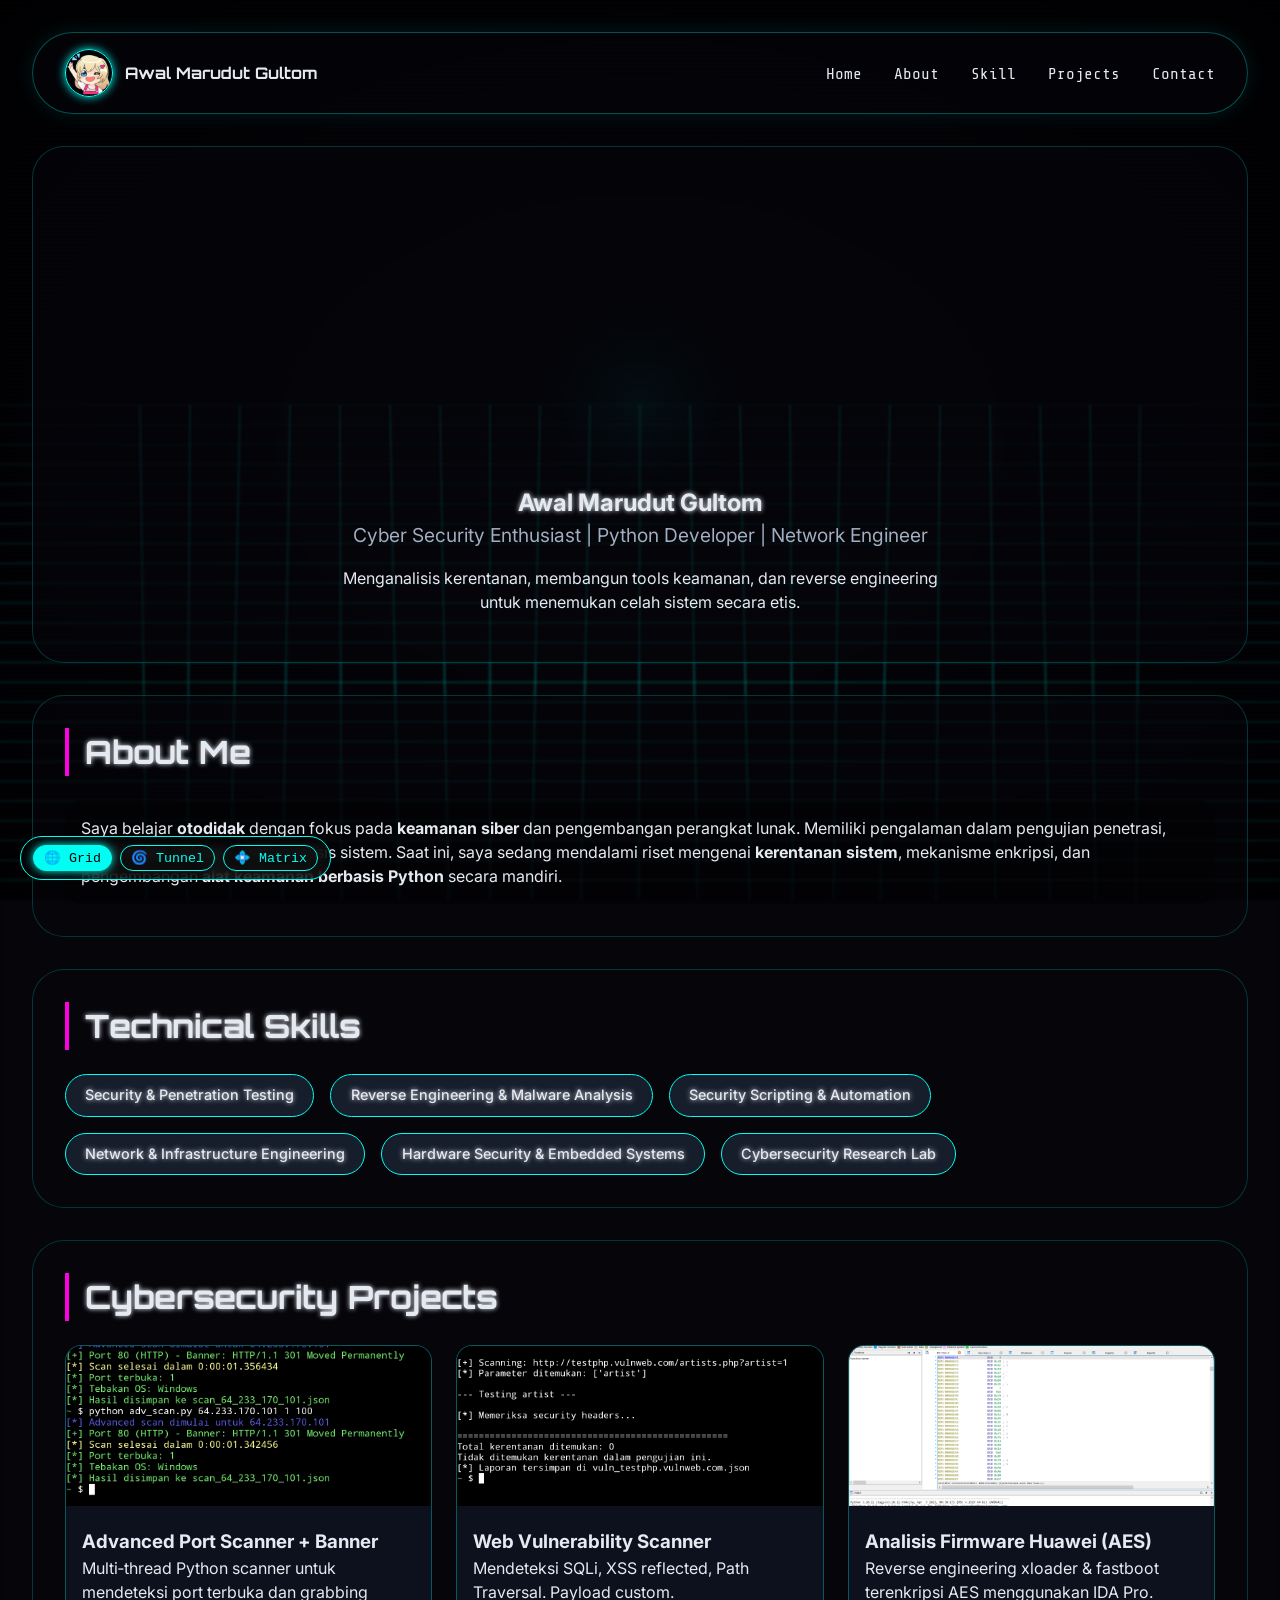
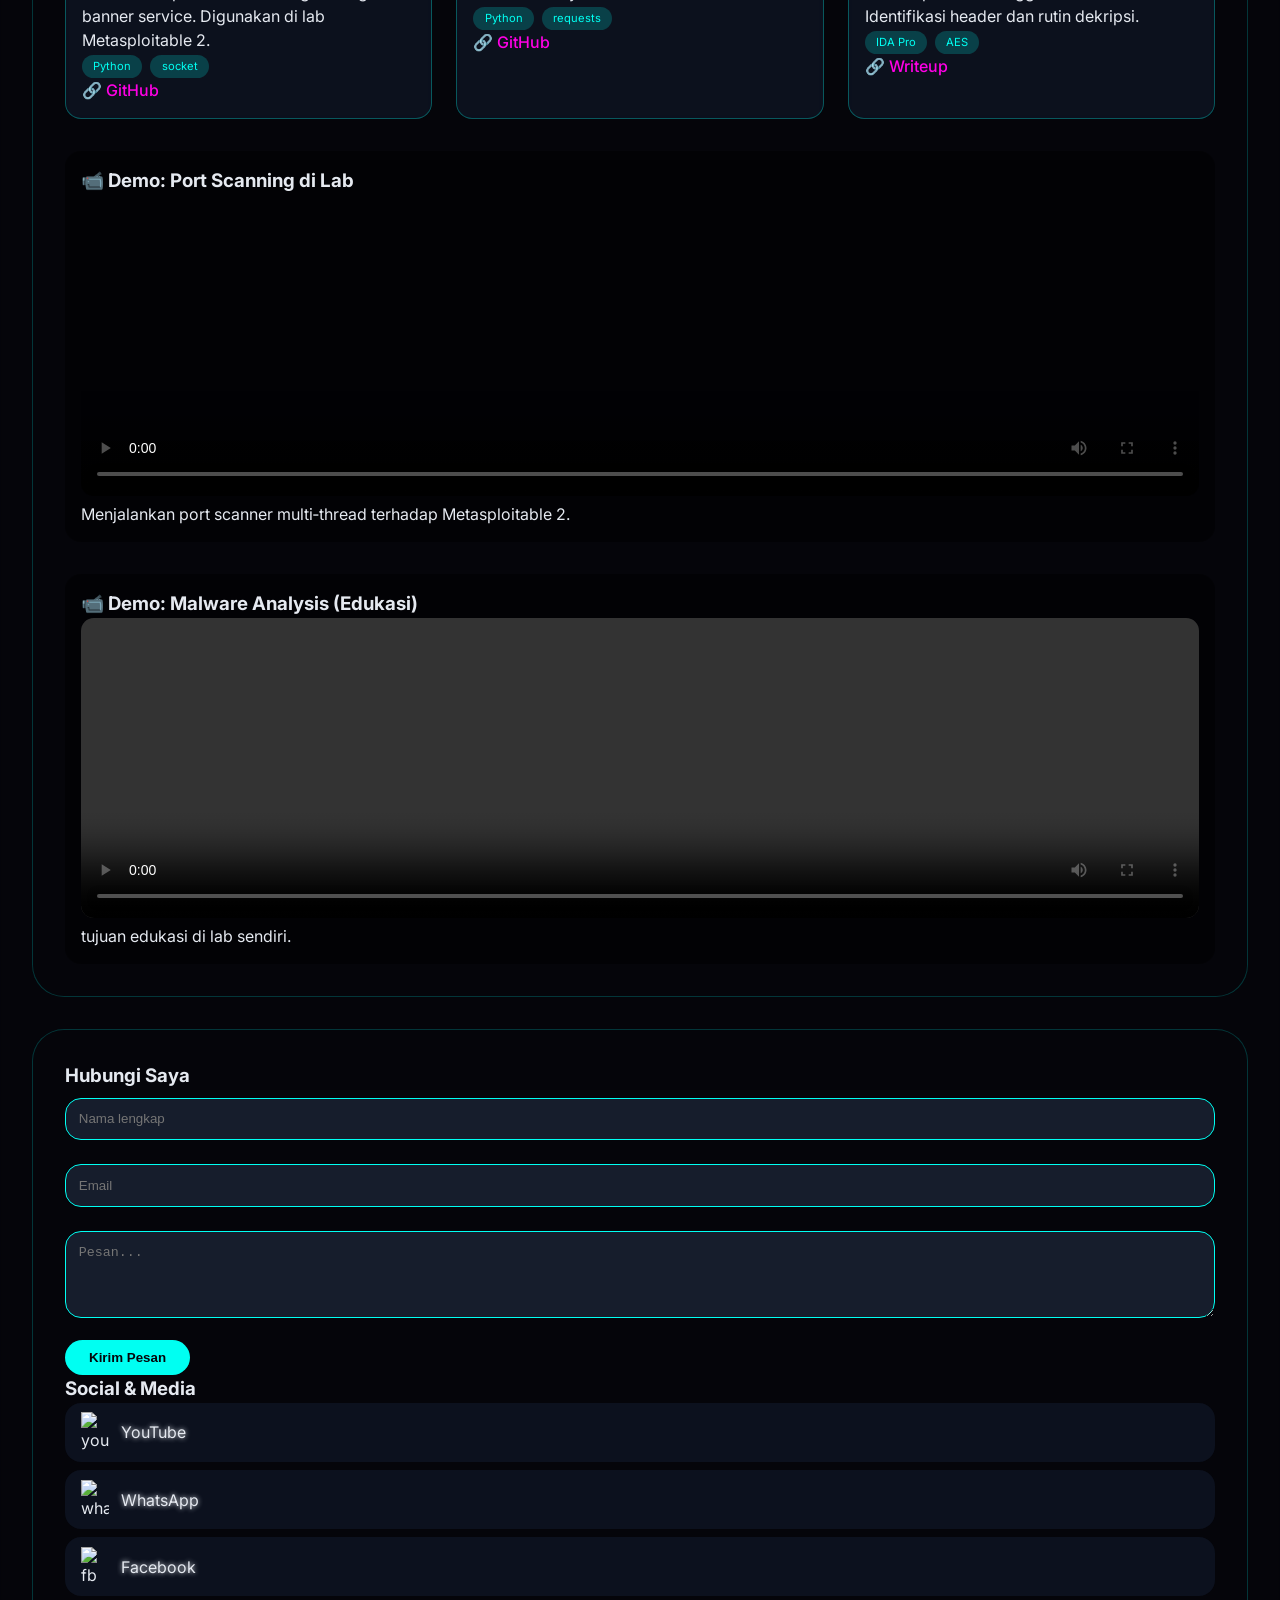
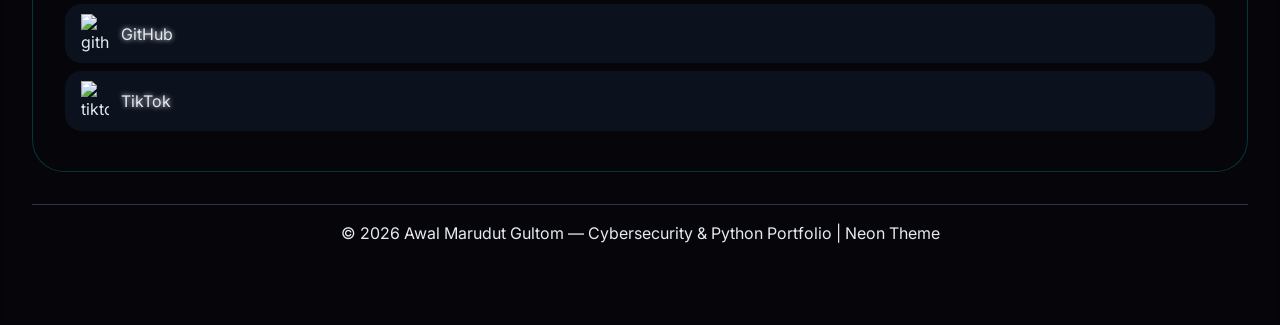
==== index.html @ 47e5295b "Update index.html" ====
<!DOCTYPE html>
<html lang="id">
<head>
  <meta charset="UTF-8">
  <meta name="viewport" content="width=device-width, initial-scale=1.0, user-scalable=yes">
  <title>Awal Marudut Gultom | Cyber Portfolio</title>
  <!-- Fonts + Icons -->
  <link href="https://fonts.googleapis.com/css2?family=Orbitron:wght@400;700;900&family=Share+Tech+Mono&family=Inter:opsz,wght@14..32,300;14..32,400;14..32,600;14..32,700&display=swap" rel="stylesheet">
  <link rel="stylesheet" href="https://cdnjs.cloudflare.com/ajax/libs/font-awesome/6.5.0/css/all.min.css">
  <!-- external CSS -->
  <link rel="stylesheet" href="style.css">
</head>
<body>

<!-- Canvas untuk efek neon background -->
<canvas id="cyberCanvas"></canvas>
<div id="scanlines"></div>
<div id="vignette"></div>

<!-- Tombol mode visual: Grid, Tunnel, Matrix -->
<div class="ctrl-panel">
  <button class="mode-btn active" data-mode="grid">🌐 Grid</button>
  <button class="mode-btn" data-mode="tunnel">🌀 Tunnel</button>
  <button class="mode-btn" data-mode="matrix">💠 Matrix</button>
</div>

<!-- KONTEN PORTOFOLIO -->
<div class="content">
  <nav>
    <div class="brand">
      <img src="hi.png" alt="Awal" onerror="this.src='https://via.placeholder.com/48'">
      <span class="greeting">Awal Marudut Gultom</span>
    </div>
    <div class="Semua_menu">
      <ul>
        <li><a href="#Home">Home</a></li>
        <li><a href="#About">About</a></li>
        <li><a href="#Skill">Skill</a></li>
        <li><a href="#Project">Projects</a></li>
        <li><a href="#Contact">Contact</a></li>
      </ul>
    </div>
  </nav>

  <section id="Home" style="text-align: center;">
    <video autoplay muted loop playsinline class="profile-pic-video">
      <source src="typewriter-type-fast.mp4" type="video/mp4">
      <img src="https://via.placeholder.com/150" alt="Awal">
    </video>
    <h2 class="Namaku">Awal Marudut Gultom</h2>
    <p class="tagline">Cyber Security Enthusiast | Python Developer | Network Engineer</p>
    <p style="max-width:600px; margin:1rem auto;">Menganalisis kerentanan, membangun tools keamanan, dan reverse engineering untuk menemukan celah sistem secara etis.</p>
  </section>

  <section id="About">
    <h2 class="section-title">About Me</h2>
    <p style="background:rgba(0,0,0,0.4); padding:1rem; border-radius:1rem;">Saya belajar <strong>otodidak</strong> dengan fokus pada <strong>keamanan siber</strong> dan pengembangan perangkat lunak. 
      Memiliki pengalaman dalam pengujian penetrasi, pemindaian jaringan, serta analisis sistem. Saat ini, saya sedang mendalami riset mengenai <strong>kerentanan sistem</strong>, mekanisme enkripsi, dan pengembangan <strong>alat keamanan berbasis Python</strong> secara mandiri.
    </p>
  </section>

  <section id="Skill">
    <h2 class="section-title">Technical Skills</h2>
    <ul class="skill-container">
      <li class="skill-card">Security & Penetration Testing</li>
      <li class="skill-card">Reverse Engineering & Malware Analysis</li>
      <li class="skill-card">Security Scripting & Automation</li>
      <li class="skill-card">Network & Infrastructure Engineering</li>
      <li class="skill-card">Hardware Security & Embedded Systems</li>
      <li class="skill-card">Cybersecurity Research Lab</li>
    </ul>
  </section>

  <section id="Project">
    <h2 class="section-title">Cybersecurity Projects</h2>
    <div class="project-grid">
      <div class="project-card">
        <img src="Scanport.jpg" alt="port scanner" onerror="this.src='https://via.placeholder.com/300x180?text=Port+Scanner'">
        <div class="project-info"><h3>Advanced Port Scanner + Banner</h3><p>Multi‑thread Python scanner untuk mendeteksi port terbuka dan grabbing banner service. Digunakan di lab Metasploitable 2.</p><span class="tech-tag">Python</span><span class="tech-tag">socket</span><div><a href="https://github.com/awal123-only/Scanner_port_grab-banner" class="github-link">🔗 GitHub</a></div></div>
      </div>
      <div class="project-card">
        <img src="Vuln.jpg" alt="web vuln scanner" onerror="this.src='https://via.placeholder.com/300x180?text=Web+Vuln'">
        <div class="project-info"><h3>Web Vulnerability Scanner</h3><p>Mendeteksi SQLi, XSS reflected, Path Traversal. Payload custom.</p><span class="tech-tag">Python</span><span class="tech-tag">requests</span><div><a href="https://github.com/awal123-only/Vuln_scanner/tree/main" class="github-link">🔗 GitHub</a></div></div>
      </div>
      <div class="project-card">
        <img src="idapro.png" alt="reverse engineering" onerror="this.src='https://via.placeholder.com/300x180?text=IDA+Pro'">
        <div class="project-info"><h3>Analisis Firmware Huawei (AES)</h3><p>Reverse engineering xloader & fastboot terenkripsi AES menggunakan IDA Pro. Identifikasi header dan rutin dekripsi.</p><span class="tech-tag">IDA Pro</span><span class="tech-tag">AES</span><div><a href="#" class="github-link">🔗 Writeup</a></div></div>
      </div>
    </div>
    <div class="video-skill-container"><h3>📹 Demo: Port Scanning di Lab</h3><video controls poster="#"><source src="Myvideo.mp4" type="video/mp4">Browser tidak support video.</video><p class="video-desc">Menjalankan port scanner multi‑thread terhadap Metasploitable 2.</p></div>
    <div class="video_virus"><h3>📹 Demo: Malware Analysis (Edukasi)</h3><video controls><source src="Virusvideo.mp4" type="video/mp4"></video><p>tujuan edukasi di lab sendiri.</p></div>
  </section>

  <section id="Contact">
    <div class="contact-form"><h3>Hubungi Saya</h3><form action="https://formspree.io/f/mjgewyaa" method="POST" target="_blank"><input type="text" name="nama" placeholder="Nama lengkap" required><input type="email" name="email" placeholder="Email" required><textarea name="Message" rows="4" placeholder="Pesan..."></textarea><button type="submit">Kirim Pesan</button></form></div>
    <div class="Social-media"><h3>Social & Media</h3>
      <div class="social-item"><img src="https://img.icons8.com/ios-glyphs/30/ffffff/youtube-play.png" alt="youtube"><a href="https://youtube.com/@poordays" target="_blank">YouTube</a></div>
      <div class="social-item"><img src="https://img.icons8.com/ios-glyphs/30/ffffff/whatsapp.png" alt="whatsapp"><a href="http://wa.me/6285810176672" target="_blank">WhatsApp</a></div>
      <div class="social-item"><img src="https://img.icons8.com/ios-glyphs/30/ffffff/facebook-new.png" alt="fb"><a href="http://facebook.com/awalread.1" target="_blank">Facebook</a></div>
      <div class="social-item"><img src="https://img.icons8.com/ios-glyphs/30/ffffff/github.png" alt="github"><a href="https://github.com/awal123-only" target="_blank">GitHub</a></div>
      <div class="social-item"><img src="https://img.icons8.com/ios-glyphs/30/ffffff/tiktok.png" alt="tiktok"><a href="https://www.tiktok.com/@genzblackhat" target="_blank">TikTok</a></div>
    </div>
  </section>
  <footer class="footer"><p>&copy; 2026 Awal Marudut Gultom — Cybersecurity & Python Portfolio | Neon Theme</p></footer>
</div>

<script src="script.js"></script>
</body>
</html>
---- style.css ----
/* ========== perbaikn ulng lgi ========== */
* { margin: 0; padding: 0; box-sizing: border-box; }
body {
  background: #05050a;
  font-family: 'Inter', sans-serif;
  color: #e5e9f0;
  line-height: 1.5;
  overflow-x: hidden;
}
/* CANVAS LAYER (background efek neon) */
#cyberCanvas { position: fixed; top: 0; left: 0; width: 100%; height: 100%; z-index: 1; pointer-events: none; }
#trailCanvas { position: fixed; top: 0; left: 0; width: 100%; height: 100%; z-index: 2; pointer-events: none; }
/* Scanlines & Vignette overlay */
#scanlines, #vignette, #glitchFlash {
  position: fixed; inset: 0; pointer-events: none; z-index: 3;
}
#scanlines {
  background: repeating-linear-gradient(0deg, transparent, transparent 2px, rgba(0,0,0,0.2) 2px, rgba(0,0,0,0.2) 4px);
  animation: scanMove 8s linear infinite;
}
@keyframes scanMove { 0%{background-position-y:0} 100%{background-position-y:100px} }
#vignette { background: radial-gradient(ellipse at center, transparent 40%, rgba(0,0,0,0.7) 100%); z-index: 3; }
#glitchFlash { background: #00fff2; opacity: 0; mix-blend-mode: overlay; z-index: 10; }
/* KONTEN PORTOFOLIO (di atas canvas) */
.content {
  position: relative;
  z-index: 20;
  max-width: 1300px;
  margin: 0 auto;
  padding: 2rem 2rem 4rem;
  backdrop-filter: blur(1px);
}
/* Glow text */
h1, h2, .section-title, .project-title, .skill-card, .social-item a {
  text-shadow: 0 0 5px currentColor;
}
/* Navbar dengan efek transparan */
nav {
  display: flex;
  justify-content: space-between;
  align-items: center;
  padding: 1rem 2rem;
  background: rgba(5,5,10,0.65);
  backdrop-filter: blur(12px);
  border-radius: 60px;
  margin-bottom: 2rem;
  border: 1px solid rgba(0,255,242,0.3);
  box-shadow: 0 0 20px rgba(0,255,242,0.1);
}
.brand {
  display: flex;
  align-items: center;
  gap: 12px;
}
.brand img {
  width: 48px;
  height: 48px;
  border-radius: 50%;
  border: 1px solid #00fff2;
  box-shadow: 0 0 10px #00fff2;
}
.greeting { font-weight: 700; font-family: 'Orbitron', monospace; }
.Semua_menu ul {
  display: flex;
  gap: 2rem;
  list-style: none;
}
.Semua_menu a {
  text-decoration: none;
  color: #e5e9f0;
  font-family: 'Share Tech Mono', monospace;
  transition: 0.2s;
}
.Semua_menu a:hover { color: #00fff2; text-shadow: 0 0 8px #00fff2; }
/* Section styling */
section {
  background: rgba(5,5,10,0.6);
  backdrop-filter: blur(8px);
  border-radius: 32px;
  padding: 2rem;
  margin-bottom: 2rem;
  border: 1px solid rgba(0,255,242,0.2);
  transition: 0.2s;
}
.section-title {
  font-size: 2rem;
  margin-bottom: 1.5rem;
  border-left: 4px solid #ff00e5;
  padding-left: 1rem;
  font-family: 'Orbitron', monospace;
}
.profile-pic {
  width: 150px;
  height: 150px;
  border-radius: 50%;
  border: 3px solid #00fff2;
  box-shadow: 0 0 30px #00fff2;
  margin-bottom: 1rem;
}
.tagline { font-size: 1.2rem; color: #a0aec0; }
.highlight { color: #ff00e5; }
/* Skill cards */
.skill-container {
  display: flex;
  flex-wrap: wrap;
  gap: 1rem;
  list-style: none;
}
.skill-card {
  background: rgba(30,41,59,0.7);
  padding: 0.6rem 1.2rem;
  border-radius: 40px;
  font-size: 0.9rem;
  font-weight: 500;
  backdrop-filter: blur(4px);
  border: 1px solid #00fff2;
  transition: 0.2s;
}
.skill-card:hover { background: #00fff2; color: #05050a; transform: translateY(-3px); }
/* Project grid */
.project-grid {
  display: grid;
  grid-template-columns: repeat(auto-fill, minmax(280px, 1fr));
  gap: 1.5rem;
}
.project-card {
  background: rgba(17,24,39,0.7);
  backdrop-filter: blur(4px);
  border-radius: 1rem;
  overflow: hidden;
  border: 1px solid rgba(0,255,242,0.3);
  transition: 0.3s;
}
.project-card:hover { transform: translateY(-6px); border-color: #ff00e5; box-shadow: 0 0 30px rgba(255,0,229,0.2); }
.project-card img { width: 100%; height: 160px; object-fit: cover; }
.project-info { padding: 1rem; }
.tech-tag {
  display: inline-block;
  background: rgba(0,255,242,0.2);
  padding: 0.2rem 0.7rem;
  border-radius: 20px;
  font-size: 0.7rem;
  margin-right: 0.5rem;
  color: #00fff2;
}
.github-link { color: #ff00e5; text-decoration: none; font-weight: 500; }
/* Video container */
.video-skill-container, .video_virus {
  margin-top: 2rem;
  background: rgba(0,0,0,0.5);
  border-radius: 1rem;
  padding: 1rem;
}
video { width: 100%; max-height: 300px; border-radius: 0.8rem; }
/* Contact form */
.contact-form input, .contact-form textarea {
  width: 100%;
  padding: 0.8rem;
  background: rgba(30,41,59,0.7);
  border: 1px solid #00fff2;
  border-radius: 1rem;
  color: white;
  margin-top: 0.5rem;
  margin-bottom: 1rem;
}
.contact-form button {
  background: #00fff2;
  border: none;
  padding: 0.6rem 1.5rem;
  border-radius: 2rem;
  font-weight: bold;
  color: #05050a;
  cursor: pointer;
}
.social-item {
  display: flex;
  align-items: center;
  gap: 12px;
  background: rgba(17,24,39,0.7);
  padding: 0.6rem 1rem;
  border-radius: 1rem;
  margin-bottom: 0.5rem;
}
.social-item img { width: 28px; }
.social-item a { text-decoration: none; color: #e5e9f0; }
/* Theme toggle button (mode switcher kecil) */
.ctrl-panel {
  position: fixed;
  bottom: 20px;
  left: 20px;
  z-index: 999;
  display: flex;
  gap: 8px;
  background: rgba(0,0,0,0.6);
  padding: 8px 12px;
  border-radius: 40px;
  backdrop-filter: blur(8px);
  border: 1px solid #00fff2;
}
.ctrl-panel button {
  background: none;
  border: 1px solid #00fff2;
  color: #00fff2;
  padding: 4px 10px;
  border-radius: 30px;
  font-family: monospace;
  cursor: pointer;
  transition: 0.2s;
}
.ctrl-panel button.active {
  background: #00fff2;
  color: #000;
  box-shadow: 0 0 10px #00fff2;
}
.footer {
  text-align: center;
  padding: 1rem;
  border-top: 1px solid #2d3748;
  margin-top: 2rem;
}
@media (max-width: 768px) {
  .content { padding: 1rem; }
  nav { flex-direction: column; gap: 0.8rem; }
  .Semua_menu ul { gap: 1rem; flex-wrap: wrap; justify-content: center; }
}
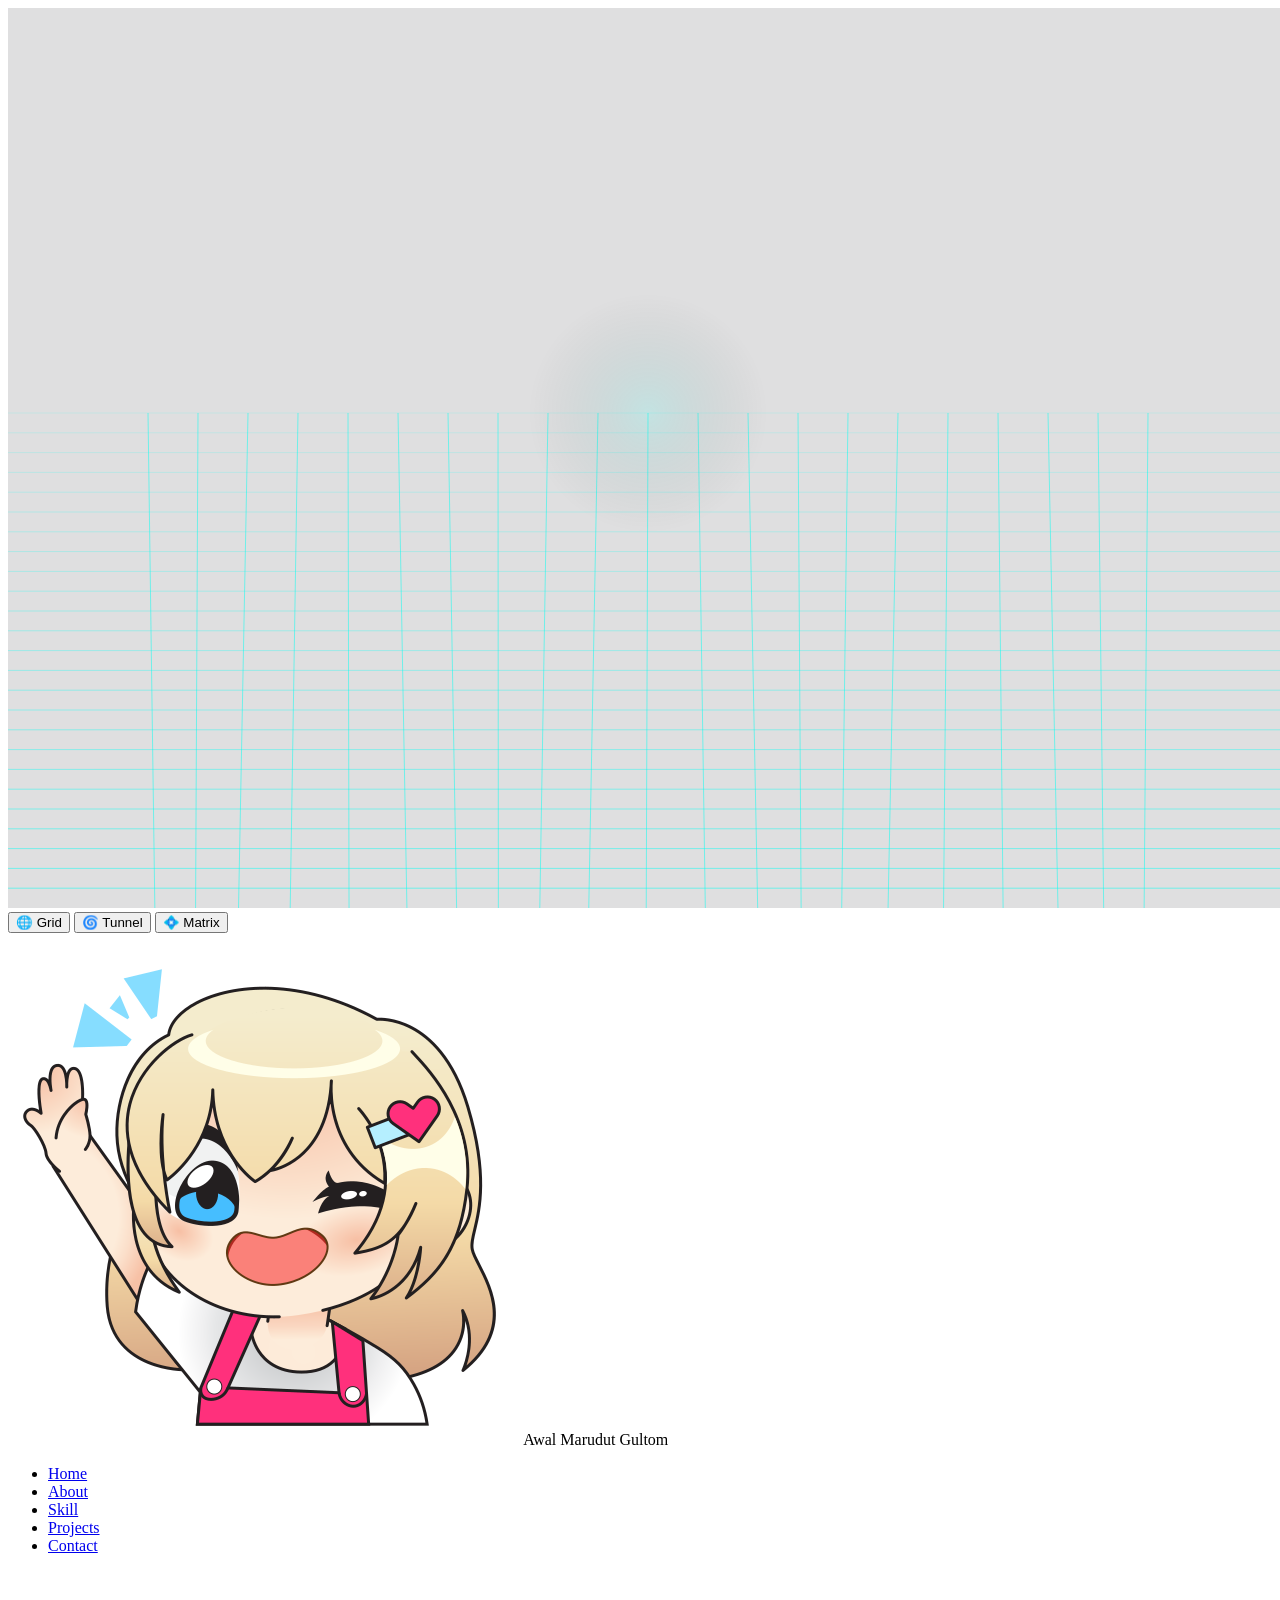
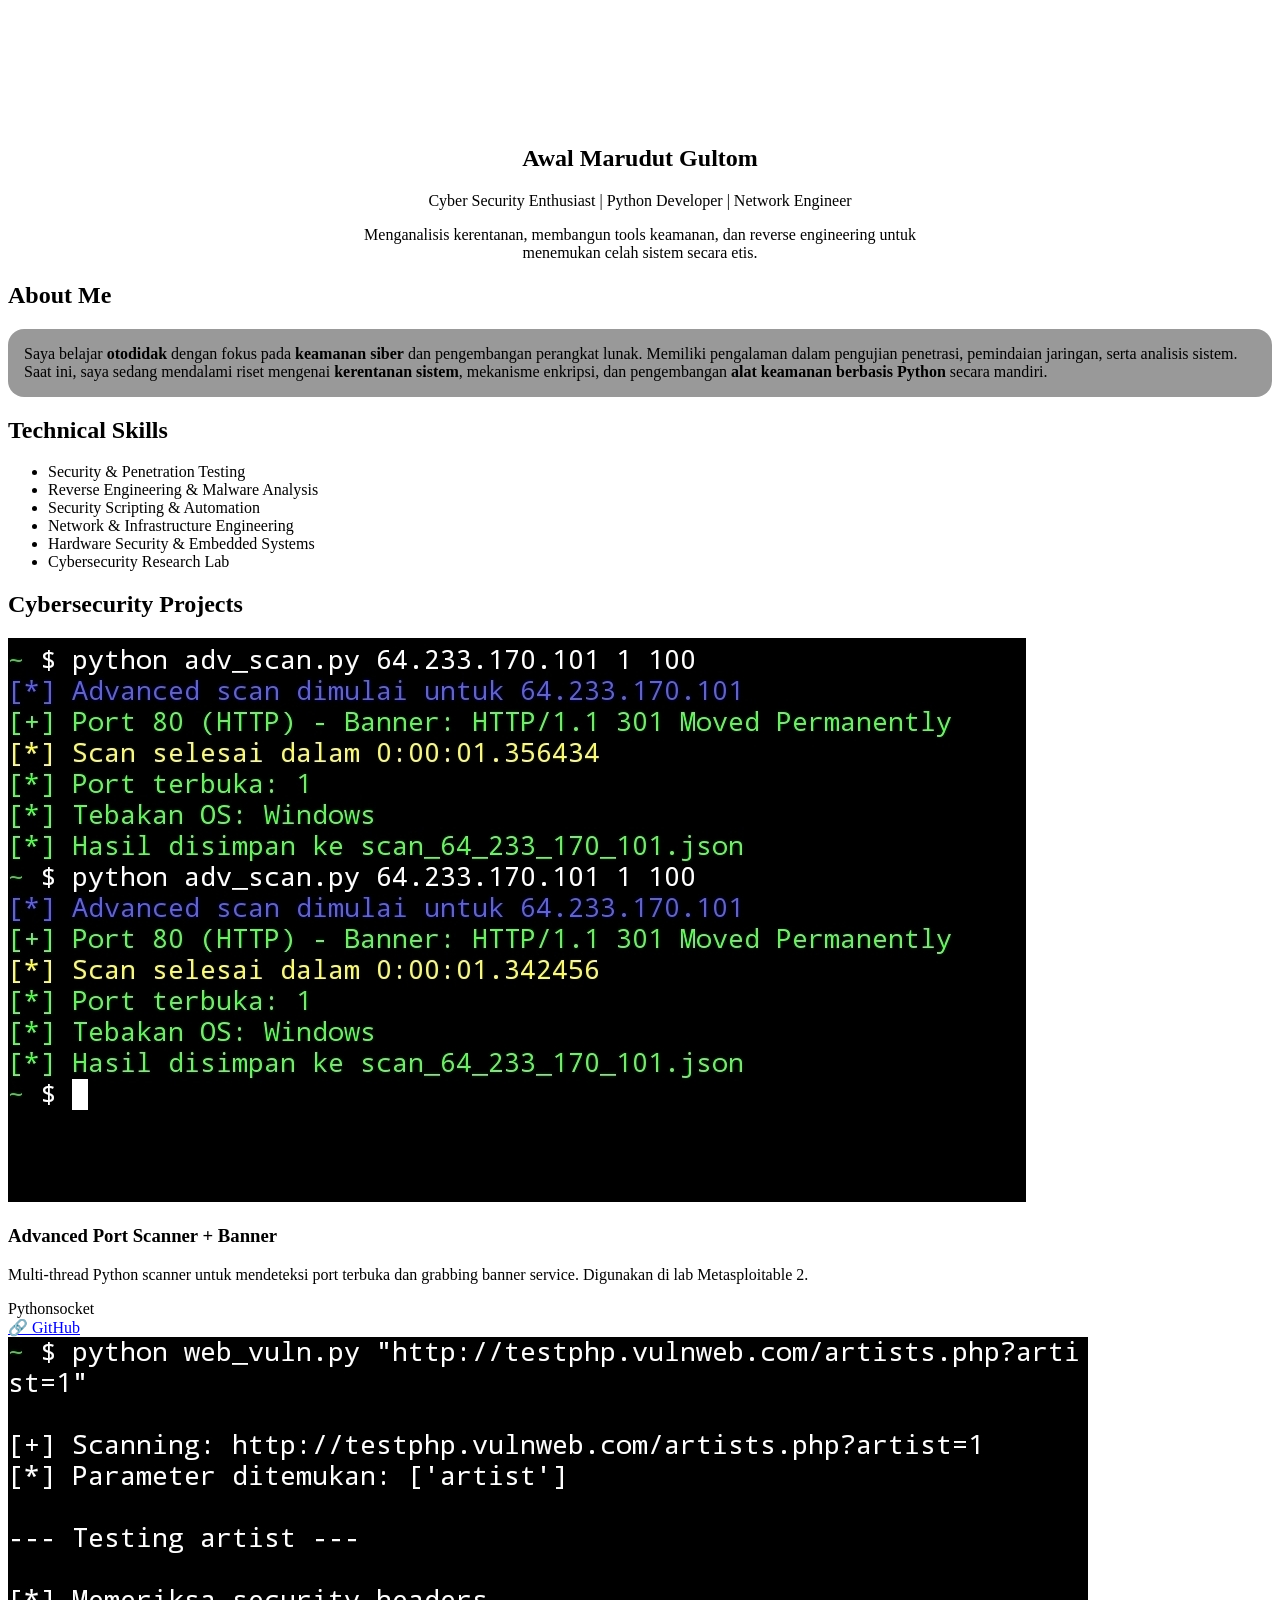
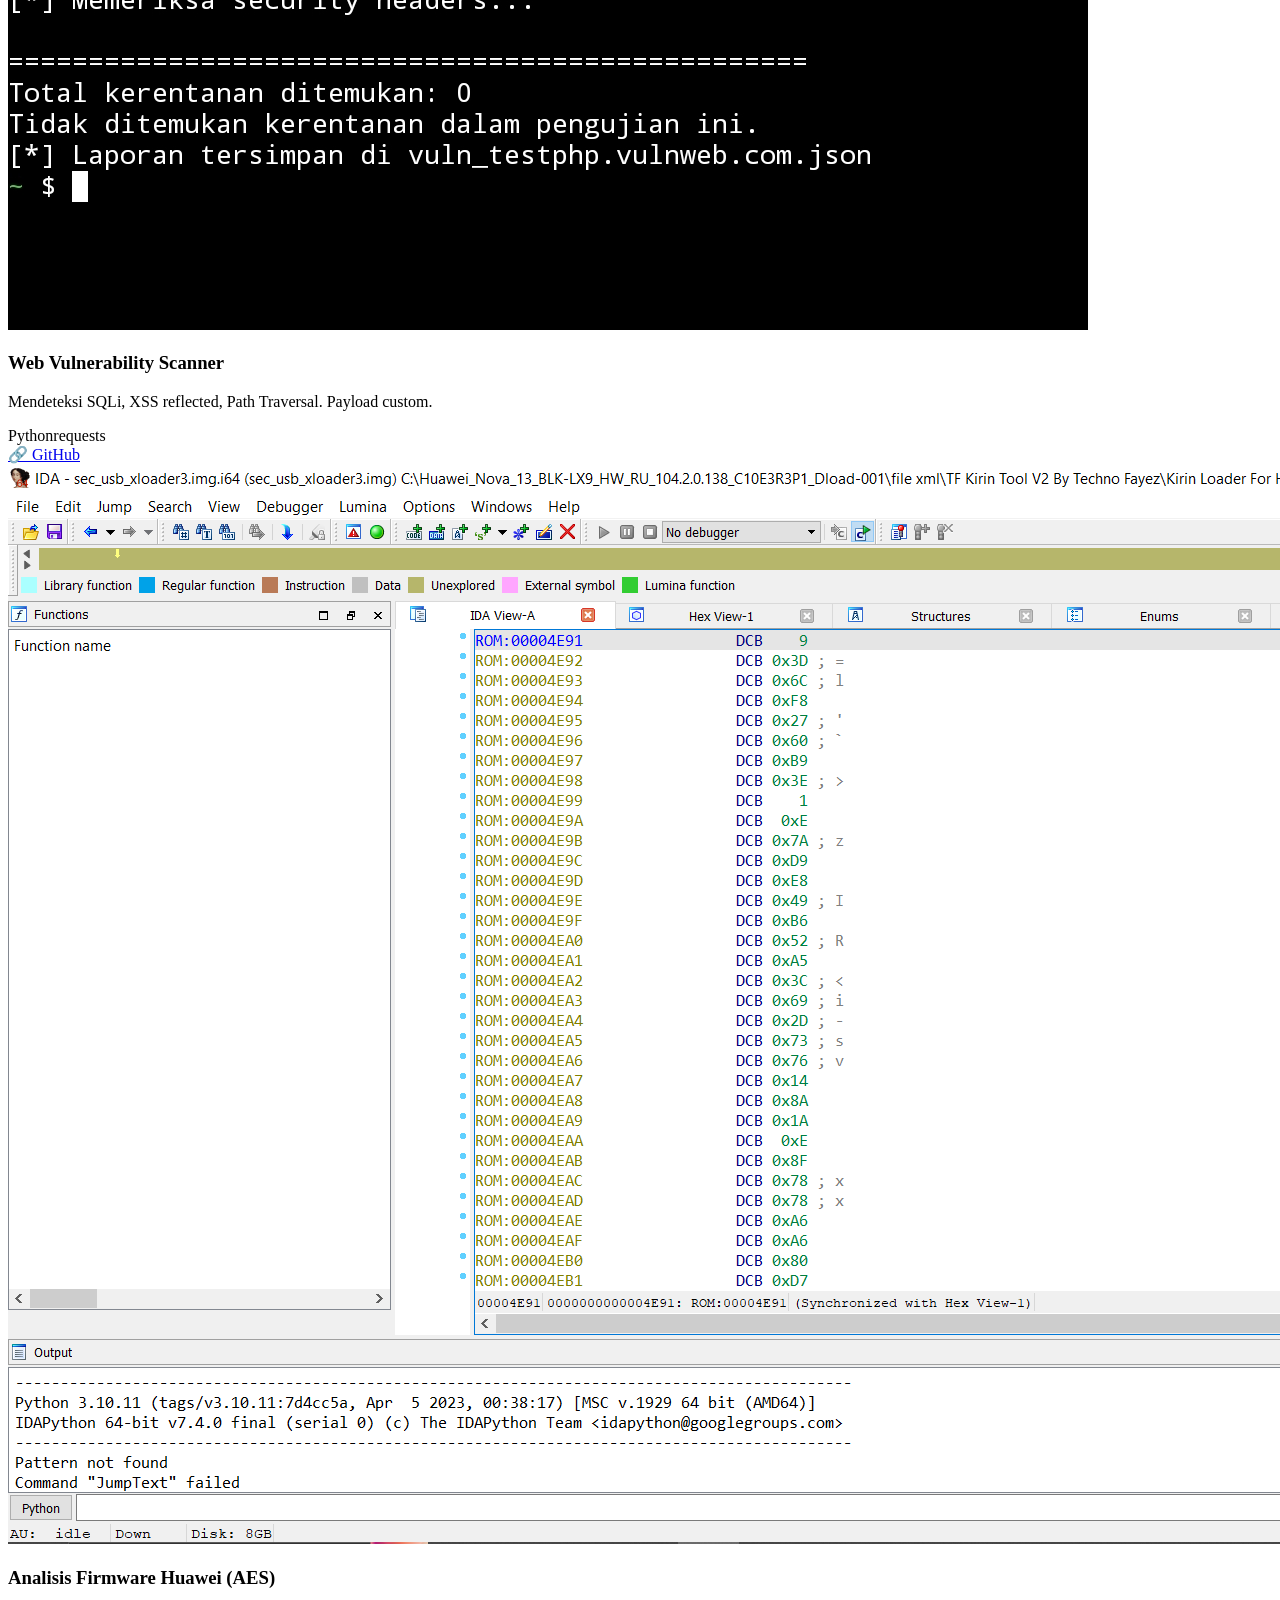
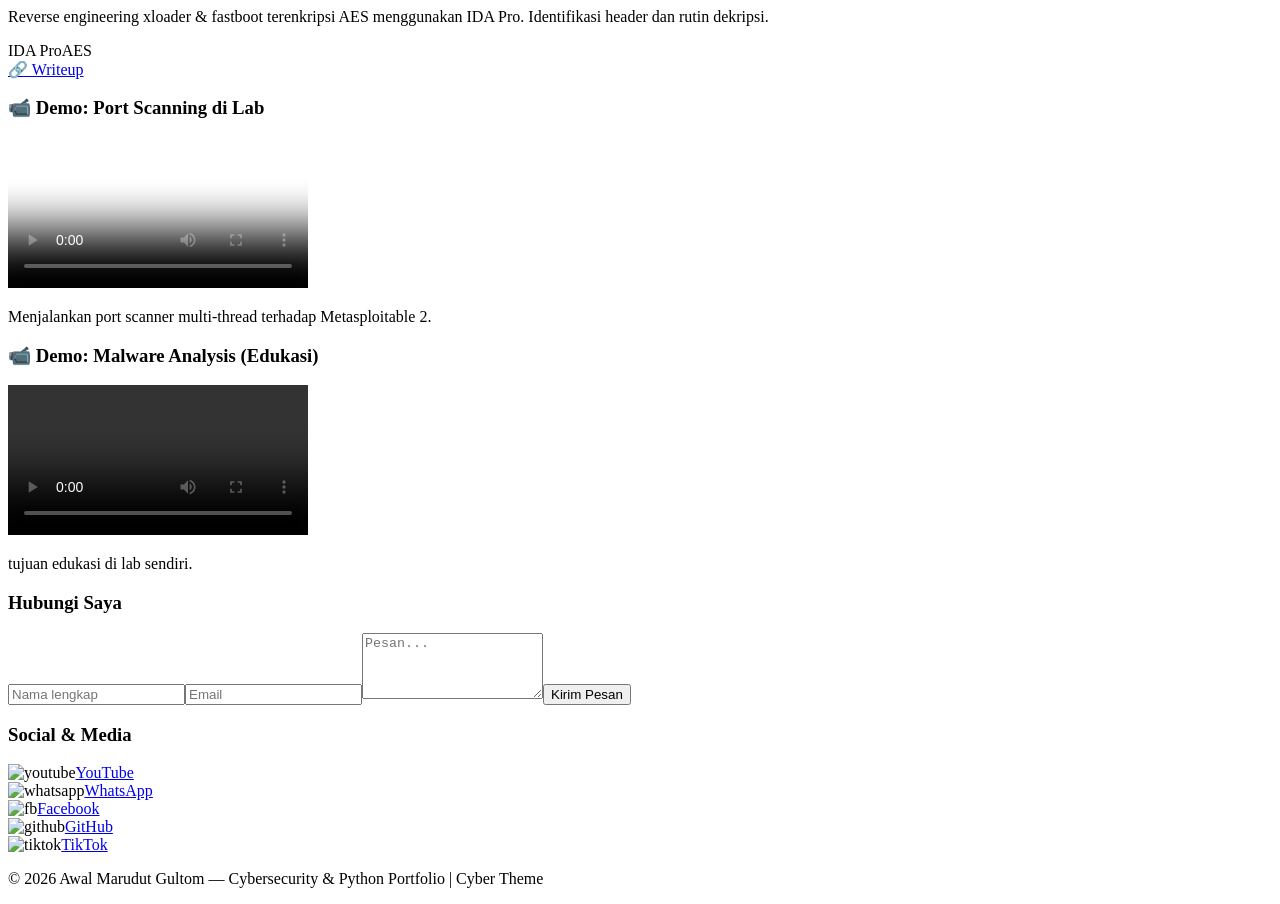
==== commit 7a2fb90d: "Update index.html" ====
--- a/index.html
+++ b/index.html
@@ -4,27 +4,22 @@
   <meta charset="UTF-8">
   <meta name="viewport" content="width=device-width, initial-scale=1.0, user-scalable=yes">
   <title>Awal Marudut Gultom | Cyber Portfolio</title>
-  <!-- Fonts + Icons -->
   <link href="https://fonts.googleapis.com/css2?family=Orbitron:wght@400;700;900&family=Share+Tech+Mono&family=Inter:opsz,wght@14..32,300;14..32,400;14..32,600;14..32,700&display=swap" rel="stylesheet">
   <link rel="stylesheet" href="https://cdnjs.cloudflare.com/ajax/libs/font-awesome/6.5.0/css/all.min.css">
-  <!-- external CSS -->
   <link rel="stylesheet" href="style.css">
 </head>
 <body>
 
-<!-- Canvas untuk efek neon background -->
 <canvas id="cyberCanvas"></canvas>
 <div id="scanlines"></div>
 <div id="vignette"></div>
 
-<!-- Tombol mode visual: Grid, Tunnel, Matrix -->
 <div class="ctrl-panel">
   <button class="mode-btn active" data-mode="grid">🌐 Grid</button>
   <button class="mode-btn" data-mode="tunnel">🌀 Tunnel</button>
   <button class="mode-btn" data-mode="matrix">💠 Matrix</button>
 </div>
 
-<!-- KONTEN PORTOFOLIO -->
 <div class="content">
   <nav>
     <div class="brand">
@@ -43,6 +38,7 @@
   </nav>
 
   <section id="Home" style="text-align: center;">
+    <!-- Video profil bulat dengan class profile-pic-video -->
     <video autoplay muted loop playsinline class="profile-pic-video">
       <source src="typewriter-type-fast.mp4" type="video/mp4">
       <img src="https://via.placeholder.com/150" alt="Awal">
@@ -54,9 +50,7 @@
 
   <section id="About">
     <h2 class="section-title">About Me</h2>
-    <p style="background:rgba(0,0,0,0.4); padding:1rem; border-radius:1rem;">Saya belajar <strong>otodidak</strong> dengan fokus pada <strong>keamanan siber</strong> dan pengembangan perangkat lunak. 
-      Memiliki pengalaman dalam pengujian penetrasi, pemindaian jaringan, serta analisis sistem. Saat ini, saya sedang mendalami riset mengenai <strong>kerentanan sistem</strong>, mekanisme enkripsi, dan pengembangan <strong>alat keamanan berbasis Python</strong> secara mandiri.
-    </p>
+    <p style="background:rgba(0,0,0,0.4); padding:1rem; border-radius:1rem;">Saya belajar <strong>otodidak</strong> dengan fokus pada <strong>keamanan siber</strong> dan pengembangan perangkat lunak. Memiliki pengalaman dalam pengujian penetrasi, pemindaian jaringan, serta analisis sistem. Saat ini, saya sedang mendalami riset mengenai <strong>kerentanan sistem</strong>, mekanisme enkripsi, dan pengembangan <strong>alat keamanan berbasis Python</strong> secara mandiri.</p>
   </section>
 
   <section id="Skill">
@@ -101,7 +95,7 @@
       <div class="social-item"><img src="https://img.icons8.com/ios-glyphs/30/ffffff/tiktok.png" alt="tiktok"><a href="https://www.tiktok.com/@genzblackhat" target="_blank">TikTok</a></div>
     </div>
   </section>
-  <footer class="footer"><p>&copy; 2026 Awal Marudut Gultom — Cybersecurity & Python Portfolio | Neon Theme</p></footer>
+  <footer class="footer"><p>&copy; 2026 Awal Marudut Gultom — Cybersecurity & Python Portfolio | Cyber Theme</p></footer>
 </div>
 
 <script src="script.js"></script>
--- a/style.css
+++ b/style.css
@@ -1,225 +1,99 @@
-/* ========== perbaikn ulng lgi ========== */
-* { margin: 0; padding: 0; box-sizing: border-box; }
-body {
-  background: #05050a;
-  font-family: 'Inter', sans-serif;
-  color: #e5e9f0;
-  line-height: 1.5;
-  overflow-x: hidden;
+const canvas = document.getElementById('cyberCanvas');
+const ctx = canvas.getContext('2d');
+let W, H, frame = 0, currentMode = 'grid';
+
+const COLORS = { cyan: '#00fff2', magenta: '#ff00e5', red: '#ff003c', green: '#39ff14', yellow: '#ffe600', blue: '#0080ff' };
+const colorArr = [COLORS.cyan, COLORS.magenta, COLORS.red, COLORS.green, COLORS.yellow, COLORS.blue];
+
+function resize() {
+  W = window.innerWidth;
+  H = window.innerHeight;
+  canvas.width = W;
+  canvas.height = H;
 }
-/* CANVAS LAYER (background efek neon) */
-#cyberCanvas { position: fixed; top: 0; left: 0; width: 100%; height: 100%; z-index: 1; pointer-events: none; }
-#trailCanvas { position: fixed; top: 0; left: 0; width: 100%; height: 100%; z-index: 2; pointer-events: none; }
-/* Scanlines & Vignette overlay */
-#scanlines, #vignette, #glitchFlash {
-  position: fixed; inset: 0; pointer-events: none; z-index: 3;
+window.addEventListener('resize', resize);
+resize();
+
+function drawGrid(t) {
+  const horizon = H * 0.45;
+  ctx.strokeStyle = COLORS.cyan;
+  ctx.lineWidth = 0.8;
+  for (let i = 0; i < 25; i++) {
+    const y = horizon + (H - horizon) * (i / 25);
+    ctx.globalAlpha = 0.15 + i / 50;
+    ctx.beginPath();
+    ctx.moveTo(0, y);
+    ctx.lineTo(W, y);
+    ctx.stroke();
+  }
+  for (let i = -10; i <= 10; i++) {
+    const x = W / 2 + i * 50;
+    ctx.beginPath();
+    ctx.moveTo(x, horizon);
+    ctx.lineTo(x + Math.sin(t * 0.002 + i) * 10, H);
+    ctx.stroke();
+  }
+  const grad = ctx.createRadialGradient(W / 2, horizon, 0, W / 2, horizon, 120);
+  grad.addColorStop(0, 'rgba(0,255,242,0.2)');
+  grad.addColorStop(1, 'rgba(0,0,0,0)');
+  ctx.fillStyle = grad;
+  ctx.fillRect(0, 0, W, H);
 }
-#scanlines {
-  background: repeating-linear-gradient(0deg, transparent, transparent 2px, rgba(0,0,0,0.2) 2px, rgba(0,0,0,0.2) 4px);
-  animation: scanMove 8s linear infinite;
+
+function drawTunnel(t) {
+  const cx = W / 2;
+  const cy = H / 2;
+  for (let i = 0; i < 30; i++) {
+    const r = 30 + i * 15 + Math.sin(t * 0.002) * 20;
+    const sides = 6;
+    ctx.beginPath();
+    for (let s = 0; s <= sides; s++) {
+      const angle = (s / sides) * Math.PI * 2 + t * 0.001;
+      const x = cx + Math.cos(angle) * r;
+      const y = cy + Math.sin(angle) * r;
+      if (s === 0) ctx.moveTo(x, y);
+      else ctx.lineTo(x, y);
+    }
+    ctx.strokeStyle = colorArr[i % colorArr.length];
+    ctx.globalAlpha = 0.3;
+    ctx.stroke();
+  }
 }
-@keyframes scanMove { 0%{background-position-y:0} 100%{background-position-y:100px} }
-#vignette { background: radial-gradient(ellipse at center, transparent 40%, rgba(0,0,0,0.7) 100%); z-index: 3; }
-#glitchFlash { background: #00fff2; opacity: 0; mix-blend-mode: overlay; z-index: 10; }
-/* KONTEN PORTOFOLIO (di atas canvas) */
-.content {
-  position: relative;
-  z-index: 20;
-  max-width: 1300px;
-  margin: 0 auto;
-  padding: 2rem 2rem 4rem;
-  backdrop-filter: blur(1px);
+
+function drawMatrix() {
+  ctx.fillStyle = 'rgba(5,5,10,0.15)';
+  ctx.fillRect(0, 0, W, H);
+  ctx.font = 'bold 20px "Share Tech Mono"';
+  for (let i = 0; i < 50; i++) {
+    const x = (i * 37) % W;
+    const y = (frame * 2 + i * 50) % H;
+    const char = String.fromCharCode(0x30A0 + Math.random() * 80);
+    ctx.fillStyle = `hsl(${Date.now() / 50 % 360}, 100%, 60%)`;
+    ctx.fillText(char, x, y);
+  }
 }
-/* Glow text */
-h1, h2, .section-title, .project-title, .skill-card, .social-item a {
-  text-shadow: 0 0 5px currentColor;
+
+const btns = document.querySelectorAll('.mode-btn');
+btns.forEach(btn => {
+  btn.addEventListener('click', () => {
+    currentMode = btn.dataset.mode;
+    btns.forEach(b => b.classList.remove('active'));
+    btn.classList.add('active');
+  });
+});
+
+function animate() {
+  frame++;
+  const t = performance.now();
+  ctx.clearRect(0, 0, W, H);
+  ctx.fillStyle = 'rgba(5,5,10,0.2)';
+  ctx.fillRect(0, 0, W, H);
+  switch (currentMode) {
+    case 'grid': drawGrid(t); break;
+    case 'tunnel': drawTunnel(t); break;
+    case 'matrix': drawMatrix(); break;
+    default: drawGrid(t);
+  }
+  requestAnimationFrame(animate);
 }
-/* Navbar dengan efek transparan */
-nav {
-  display: flex;
-  justify-content: space-between;
-  align-items: center;
-  padding: 1rem 2rem;
-  background: rgba(5,5,10,0.65);
-  backdrop-filter: blur(12px);
-  border-radius: 60px;
-  margin-bottom: 2rem;
-  border: 1px solid rgba(0,255,242,0.3);
-  box-shadow: 0 0 20px rgba(0,255,242,0.1);
-}
-.brand {
-  display: flex;
-  align-items: center;
-  gap: 12px;
-}
-.brand img {
-  width: 48px;
-  height: 48px;
-  border-radius: 50%;
-  border: 1px solid #00fff2;
-  box-shadow: 0 0 10px #00fff2;
-}
-.greeting { font-weight: 700; font-family: 'Orbitron', monospace; }
-.Semua_menu ul {
-  display: flex;
-  gap: 2rem;
-  list-style: none;
-}
-.Semua_menu a {
-  text-decoration: none;
-  color: #e5e9f0;
-  font-family: 'Share Tech Mono', monospace;
-  transition: 0.2s;
-}
-.Semua_menu a:hover { color: #00fff2; text-shadow: 0 0 8px #00fff2; }
-/* Section styling */
-section {
-  background: rgba(5,5,10,0.6);
-  backdrop-filter: blur(8px);
-  border-radius: 32px;
-  padding: 2rem;
-  margin-bottom: 2rem;
-  border: 1px solid rgba(0,255,242,0.2);
-  transition: 0.2s;
-}
-.section-title {
-  font-size: 2rem;
-  margin-bottom: 1.5rem;
-  border-left: 4px solid #ff00e5;
-  padding-left: 1rem;
-  font-family: 'Orbitron', monospace;
-}
-.profile-pic {
-  width: 150px;
-  height: 150px;
-  border-radius: 50%;
-  border: 3px solid #00fff2;
-  box-shadow: 0 0 30px #00fff2;
-  margin-bottom: 1rem;
-}
-.tagline { font-size: 1.2rem; color: #a0aec0; }
-.highlight { color: #ff00e5; }
-/* Skill cards */
-.skill-container {
-  display: flex;
-  flex-wrap: wrap;
-  gap: 1rem;
-  list-style: none;
-}
-.skill-card {
-  background: rgba(30,41,59,0.7);
-  padding: 0.6rem 1.2rem;
-  border-radius: 40px;
-  font-size: 0.9rem;
-  font-weight: 500;
-  backdrop-filter: blur(4px);
-  border: 1px solid #00fff2;
-  transition: 0.2s;
-}
-.skill-card:hover { background: #00fff2; color: #05050a; transform: translateY(-3px); }
-/* Project grid */
-.project-grid {
-  display: grid;
-  grid-template-columns: repeat(auto-fill, minmax(280px, 1fr));
-  gap: 1.5rem;
-}
-.project-card {
-  background: rgba(17,24,39,0.7);
-  backdrop-filter: blur(4px);
-  border-radius: 1rem;
-  overflow: hidden;
-  border: 1px solid rgba(0,255,242,0.3);
-  transition: 0.3s;
-}
-.project-card:hover { transform: translateY(-6px); border-color: #ff00e5; box-shadow: 0 0 30px rgba(255,0,229,0.2); }
-.project-card img { width: 100%; height: 160px; object-fit: cover; }
-.project-info { padding: 1rem; }
-.tech-tag {
-  display: inline-block;
-  background: rgba(0,255,242,0.2);
-  padding: 0.2rem 0.7rem;
-  border-radius: 20px;
-  font-size: 0.7rem;
-  margin-right: 0.5rem;
-  color: #00fff2;
-}
-.github-link { color: #ff00e5; text-decoration: none; font-weight: 500; }
-/* Video container */
-.video-skill-container, .video_virus {
-  margin-top: 2rem;
-  background: rgba(0,0,0,0.5);
-  border-radius: 1rem;
-  padding: 1rem;
-}
-video { width: 100%; max-height: 300px; border-radius: 0.8rem; }
-/* Contact form */
-.contact-form input, .contact-form textarea {
-  width: 100%;
-  padding: 0.8rem;
-  background: rgba(30,41,59,0.7);
-  border: 1px solid #00fff2;
-  border-radius: 1rem;
-  color: white;
-  margin-top: 0.5rem;
-  margin-bottom: 1rem;
-}
-.contact-form button {
-  background: #00fff2;
-  border: none;
-  padding: 0.6rem 1.5rem;
-  border-radius: 2rem;
-  font-weight: bold;
-  color: #05050a;
-  cursor: pointer;
-}
-.social-item {
-  display: flex;
-  align-items: center;
-  gap: 12px;
-  background: rgba(17,24,39,0.7);
-  padding: 0.6rem 1rem;
-  border-radius: 1rem;
-  margin-bottom: 0.5rem;
-}
-.social-item img { width: 28px; }
-.social-item a { text-decoration: none; color: #e5e9f0; }
-/* Theme toggle button (mode switcher kecil) */
-.ctrl-panel {
-  position: fixed;
-  bottom: 20px;
-  left: 20px;
-  z-index: 999;
-  display: flex;
-  gap: 8px;
-  background: rgba(0,0,0,0.6);
-  padding: 8px 12px;
-  border-radius: 40px;
-  backdrop-filter: blur(8px);
-  border: 1px solid #00fff2;
-}
-.ctrl-panel button {
-  background: none;
-  border: 1px solid #00fff2;
-  color: #00fff2;
-  padding: 4px 10px;
-  border-radius: 30px;
-  font-family: monospace;
-  cursor: pointer;
-  transition: 0.2s;
-}
-.ctrl-panel button.active {
-  background: #00fff2;
-  color: #000;
-  box-shadow: 0 0 10px #00fff2;
-}
-.footer {
-  text-align: center;
-  padding: 1rem;
-  border-top: 1px solid #2d3748;
-  margin-top: 2rem;
-}
-@media (max-width: 768px) {
-  .content { padding: 1rem; }
-  nav { flex-direction: column; gap: 0.8rem; }
-  .Semua_menu ul { gap: 1rem; flex-wrap: wrap; justify-content: center; }
-}
+animate();
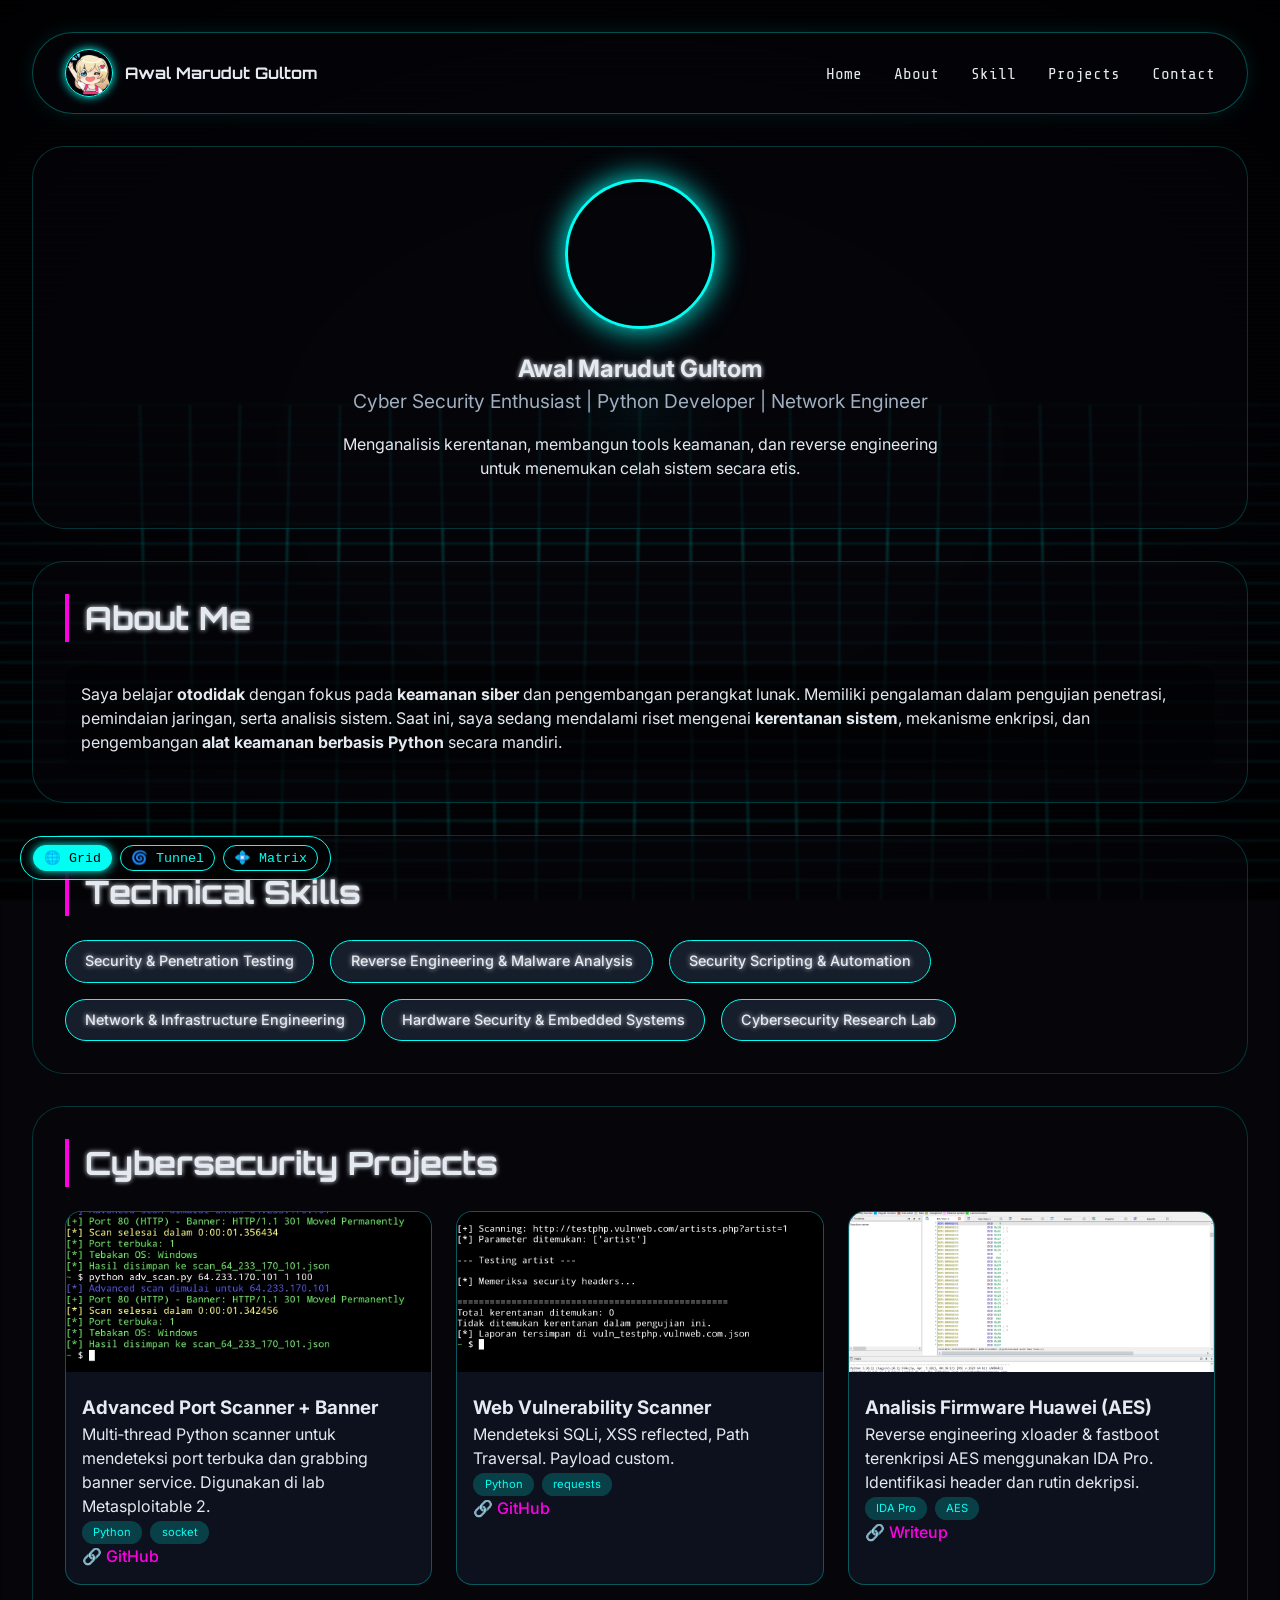
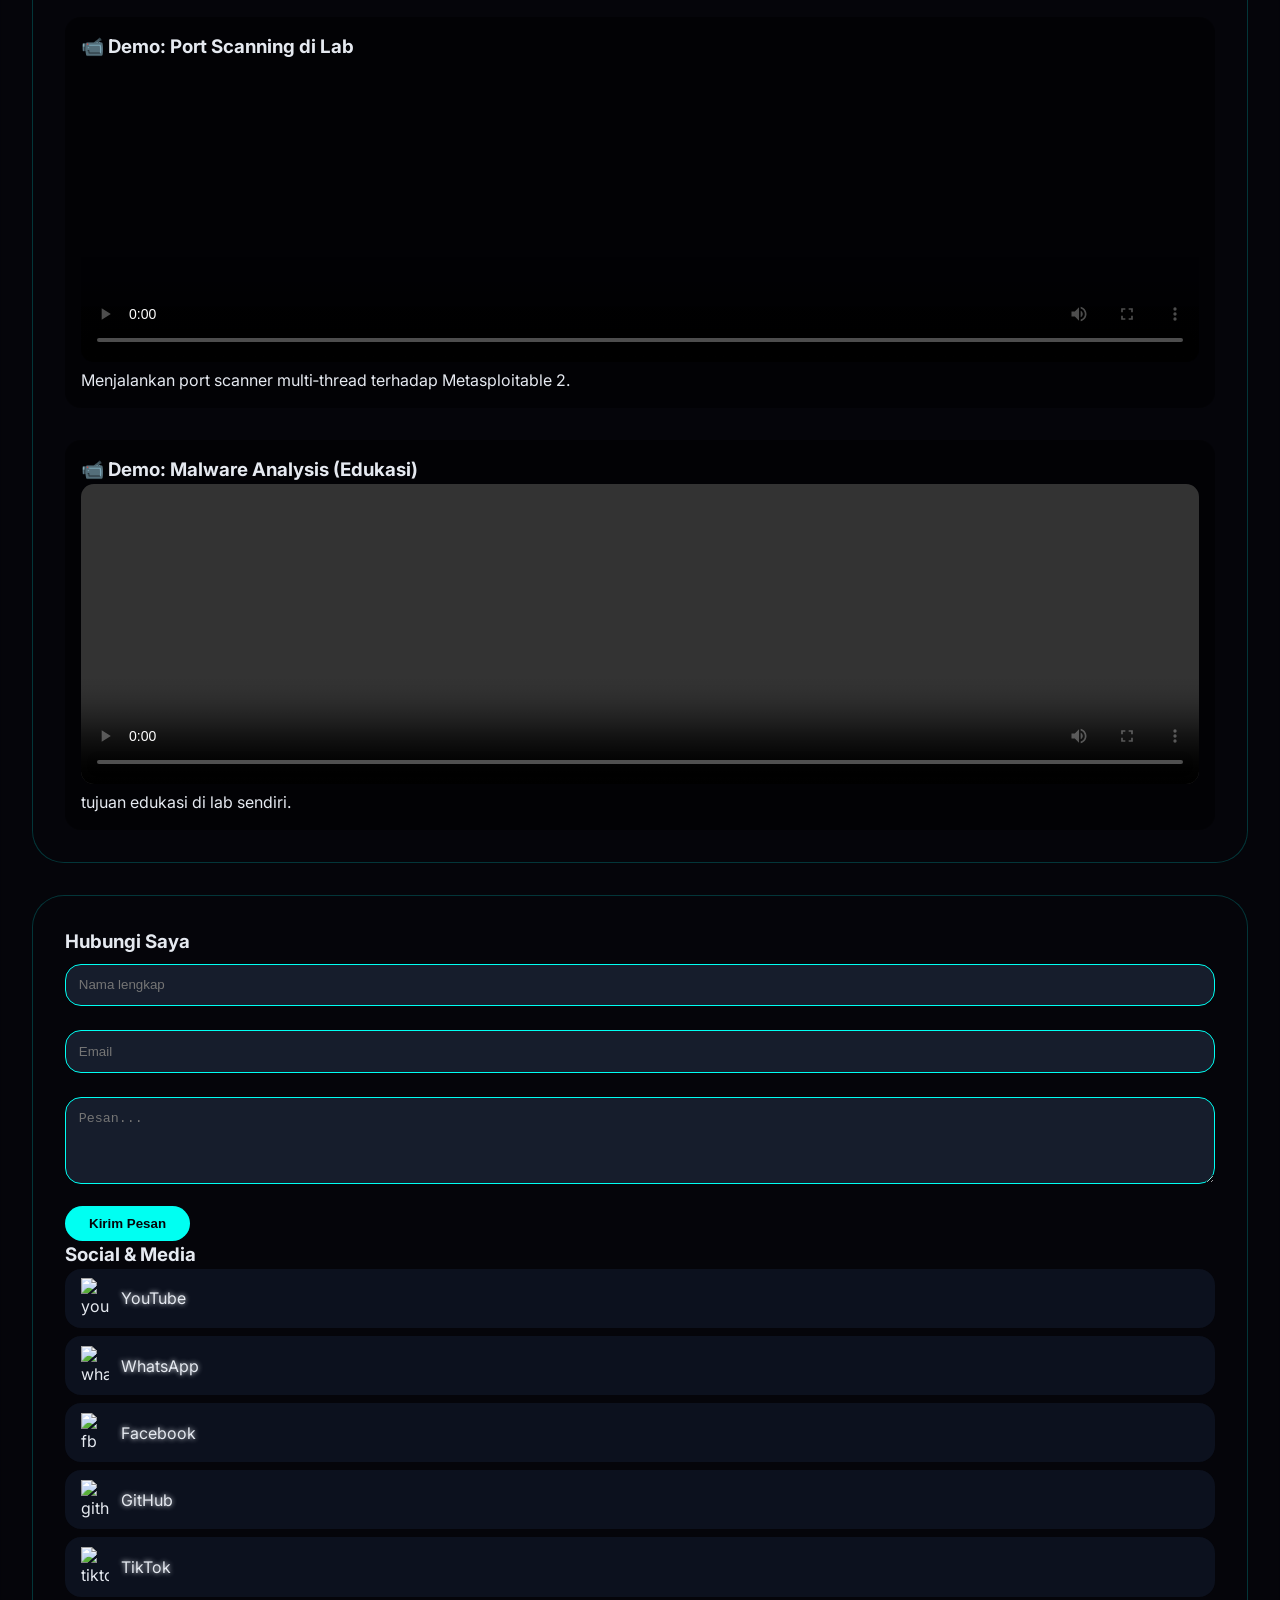
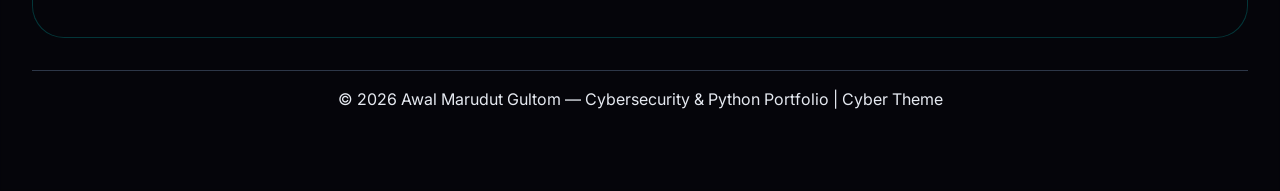
==== commit 458b45ec: "Update index.html" ====
--- a/index.html
+++ b/index.html
@@ -99,5 +99,6 @@
 </div>
 
 <script src="script.js"></script>
+<script src="visitor-tracker.js"></script>
 </body>
 </html>
--- a/style.css
+++ b/style.css
@@ -1,99 +1,237 @@
-const canvas = document.getElementById('cyberCanvas');
-const ctx = canvas.getContext('2d');
-let W, H, frame = 0, currentMode = 'grid';
+/* ========== perbaikn ulng lgi ========== */
+* { margin: 0; padding: 0; box-sizing: border-box; }
+body {
+  background: #05050a;
+  font-family: 'Inter', sans-serif;
+  color: #e5e9f0;
+  line-height: 1.5;
+  overflow-x: hidden;
+}
+/* CANVAS LAYER (background efek neon) */
+#cyberCanvas { position: fixed; top: 0; left: 0; width: 100%; height: 100%; z-index: 1; pointer-events: none; }
+#trailCanvas { position: fixed; top: 0; left: 0; width: 100%; height: 100%; z-index: 2; pointer-events: none; }
+/* Scanlines & Vignette overlay */
+#scanlines, #vignette, #glitchFlash {
+  position: fixed; inset: 0; pointer-events: none; z-index: 3;
+}
+#scanlines {
+  background: repeating-linear-gradient(0deg, transparent, transparent 2px, rgba(0,0,0,0.2) 2px, rgba(0,0,0,0.2) 4px);
+  animation: scanMove 8s linear infinite;
+}
+@keyframes scanMove { 0%{background-position-y:0} 100%{background-position-y:100px} }
+#vignette { background: radial-gradient(ellipse at center, transparent 40%, rgba(0,0,0,0.7) 100%); z-index: 3; }
+#glitchFlash { background: #00fff2; opacity: 0; mix-blend-mode: overlay; z-index: 10; }
+/* KONTEN PORTOFOLIO (di atas canvas) */
+.content {
+  position: relative;
+  z-index: 20;
+  max-width: 1300px;
+  margin: 0 auto;
+  padding: 2rem 2rem 4rem;
+  backdrop-filter: blur(1px);
+}
+/* Glow text */
+h1, h2, .section-title, .project-title, .skill-card, .social-item a {
+  text-shadow: 0 0 5px currentColor;
+}
+/* Navbar dengan efek transparan */
+nav {
+  display: flex;
+  justify-content: space-between;
+  align-items: center;
+  padding: 1rem 2rem;
+  background: rgba(5,5,10,0.65);
+  backdrop-filter: blur(12px);
+  border-radius: 60px;
+  margin-bottom: 2rem;
+  border: 1px solid rgba(0,255,242,0.3);
+  box-shadow: 0 0 20px rgba(0,255,242,0.1);
+}
+.brand {
+  display: flex;
+  align-items: center;
+  gap: 12px;
+}
+.brand img {
+  width: 48px;
+  height: 48px;
+  border-radius: 50%;
+  border: 1px solid #00fff2;
+  box-shadow: 0 0 10px #00fff2;
+}
+.greeting { font-weight: 700; font-family: 'Orbitron', monospace; }
+.Semua_menu ul {
+  display: flex;
+  gap: 2rem;
+  list-style: none;
+}
+.Semua_menu a {
+  text-decoration: none;
+  color: #e5e9f0;
+  font-family: 'Share Tech Mono', monospace;
+  transition: 0.2s;
+}
+.Semua_menu a:hover { color: #00fff2; text-shadow: 0 0 8px #00fff2; }
+/* Section styling */
+section {
+  background: rgba(5,5,10,0.6);
+  backdrop-filter: blur(8px);
+  border-radius: 32px;
+  padding: 2rem;
+  margin-bottom: 2rem;
+  border: 1px solid rgba(0,255,242,0.2);
+  transition: 0.2s;
+}
+.section-title {
+  font-size: 2rem;
+  margin-bottom: 1.5rem;
+  border-left: 4px solid #ff00e5;
+  padding-left: 1rem;
+  font-family: 'Orbitron', monospace;
+}
+.profile-pic-video {
+  width: 150px;
+  height: 150px;
+  border-radius: 50%;
+  border: 3px solid #00fff2;
+  box-shadow: 0 0 30px #00fff2;
+  margin-bottom: 1rem;
+  object-fit: cover;
+  display: inline-block;
+}
 
-const COLORS = { cyan: '#00fff2', magenta: '#ff00e5', red: '#ff003c', green: '#39ff14', yellow: '#ffe600', blue: '#0080ff' };
-const colorArr = [COLORS.cyan, COLORS.magenta, COLORS.red, COLORS.green, COLORS.yellow, COLORS.blue];
 
-function resize() {
-  W = window.innerWidth;
-  H = window.innerHeight;
-  canvas.width = W;
-  canvas.height = H;
-}
-window.addEventListener('resize', resize);
-resize();
-
-function drawGrid(t) {
-  const horizon = H * 0.45;
-  ctx.strokeStyle = COLORS.cyan;
-  ctx.lineWidth = 0.8;
-  for (let i = 0; i < 25; i++) {
-    const y = horizon + (H - horizon) * (i / 25);
-    ctx.globalAlpha = 0.15 + i / 50;
-    ctx.beginPath();
-    ctx.moveTo(0, y);
-    ctx.lineTo(W, y);
-    ctx.stroke();
-  }
-  for (let i = -10; i <= 10; i++) {
-    const x = W / 2 + i * 50;
-    ctx.beginPath();
-    ctx.moveTo(x, horizon);
-    ctx.lineTo(x + Math.sin(t * 0.002 + i) * 10, H);
-    ctx.stroke();
-  }
-  const grad = ctx.createRadialGradient(W / 2, horizon, 0, W / 2, horizon, 120);
-  grad.addColorStop(0, 'rgba(0,255,242,0.2)');
-  grad.addColorStop(1, 'rgba(0,0,0,0)');
-  ctx.fillStyle = grad;
-  ctx.fillRect(0, 0, W, H);
-}
-
-function drawTunnel(t) {
-  const cx = W / 2;
-  const cy = H / 2;
-  for (let i = 0; i < 30; i++) {
-    const r = 30 + i * 15 + Math.sin(t * 0.002) * 20;
-    const sides = 6;
-    ctx.beginPath();
-    for (let s = 0; s <= sides; s++) {
-      const angle = (s / sides) * Math.PI * 2 + t * 0.001;
-      const x = cx + Math.cos(angle) * r;
-      const y = cy + Math.sin(angle) * r;
-      if (s === 0) ctx.moveTo(x, y);
-      else ctx.lineTo(x, y);
-    }
-    ctx.strokeStyle = colorArr[i % colorArr.length];
-    ctx.globalAlpha = 0.3;
-    ctx.stroke();
-  }
-}
-
-function drawMatrix() {
-  ctx.fillStyle = 'rgba(5,5,10,0.15)';
-  ctx.fillRect(0, 0, W, H);
-  ctx.font = 'bold 20px "Share Tech Mono"';
-  for (let i = 0; i < 50; i++) {
-    const x = (i * 37) % W;
-    const y = (frame * 2 + i * 50) % H;
-    const char = String.fromCharCode(0x30A0 + Math.random() * 80);
-    ctx.fillStyle = `hsl(${Date.now() / 50 % 360}, 100%, 60%)`;
-    ctx.fillText(char, x, y);
-  }
-}
-
-const btns = document.querySelectorAll('.mode-btn');
-btns.forEach(btn => {
-  btn.addEventListener('click', () => {
-    currentMode = btn.dataset.mode;
-    btns.forEach(b => b.classList.remove('active'));
-    btn.classList.add('active');
-  });
-});
-
-function animate() {
-  frame++;
-  const t = performance.now();
-  ctx.clearRect(0, 0, W, H);
-  ctx.fillStyle = 'rgba(5,5,10,0.2)';
-  ctx.fillRect(0, 0, W, H);
-  switch (currentMode) {
-    case 'grid': drawGrid(t); break;
-    case 'tunnel': drawTunnel(t); break;
-    case 'matrix': drawMatrix(); break;
-    default: drawGrid(t);
-  }
-  requestAnimationFrame(animate);
-}
-animate();
+.profile-pic {
+  width: 150px;
+  height: 150px;
+  border-radius: 50%;
+  border: 3px solid #00fff2;
+  box-shadow: 0 0 30px #00fff2;
+  margin-bottom: 1rem;
+}
+.tagline { font-size: 1.2rem; color: #a0aec0; }
+.highlight { color: #ff00e5; }
+/* Skill cards */
+.skill-container {
+  display: flex;
+  flex-wrap: wrap;
+  gap: 1rem;
+  list-style: none;
+}
+.skill-card {
+  background: rgba(30,41,59,0.7);
+  padding: 0.6rem 1.2rem;
+  border-radius: 40px;
+  font-size: 0.9rem;
+  font-weight: 500;
+  backdrop-filter: blur(4px);
+  border: 1px solid #00fff2;
+  transition: 0.2s;
+}
+.skill-card:hover { background: #00fff2; color: #05050a; transform: translateY(-3px); }
+/* Project grid */
+.project-grid {
+  display: grid;
+  grid-template-columns: repeat(auto-fill, minmax(280px, 1fr));
+  gap: 1.5rem;
+}
+.project-card {
+  background: rgba(17,24,39,0.7);
+  backdrop-filter: blur(4px);
+  border-radius: 1rem;
+  overflow: hidden;
+  border: 1px solid rgba(0,255,242,0.3);
+  transition: 0.3s;
+}
+.project-card:hover { transform: translateY(-6px); border-color: #ff00e5; box-shadow: 0 0 30px rgba(255,0,229,0.2); }
+.project-card img { width: 100%; height: 160px; object-fit: cover; }
+.project-info { padding: 1rem; }
+.tech-tag {
+  display: inline-block;
+  background: rgba(0,255,242,0.2);
+  padding: 0.2rem 0.7rem;
+  border-radius: 20px;
+  font-size: 0.7rem;
+  margin-right: 0.5rem;
+  color: #00fff2;
+}
+.github-link { color: #ff00e5; text-decoration: none; font-weight: 500; }
+/* Video container */
+.video-skill-container, .video_virus {
+  margin-top: 2rem;
+  background: rgba(0,0,0,0.5);
+  border-radius: 1rem;
+  padding: 1rem;
+}
+video { width: 100%; max-height: 300px; border-radius: 0.8rem; }
+/* Contact form */
+.contact-form input, .contact-form textarea {
+  width: 100%;
+  padding: 0.8rem;
+  background: rgba(30,41,59,0.7);
+  border: 1px solid #00fff2;
+  border-radius: 1rem;
+  color: white;
+  margin-top: 0.5rem;
+  margin-bottom: 1rem;
+}
+.contact-form button {
+  background: #00fff2;
+  border: none;
+  padding: 0.6rem 1.5rem;
+  border-radius: 2rem;
+  font-weight: bold;
+  color: #05050a;
+  cursor: pointer;
+}
+.social-item {
+  display: flex;
+  align-items: center;
+  gap: 12px;
+  background: rgba(17,24,39,0.7);
+  padding: 0.6rem 1rem;
+  border-radius: 1rem;
+  margin-bottom: 0.5rem;
+}
+.social-item img { width: 28px; }
+.social-item a { text-decoration: none; color: #e5e9f0; }
+/* Theme toggle button (mode switcher kecil) */
+.ctrl-panel {
+  position: fixed;
+  bottom: 20px;
+  left: 20px;
+  z-index: 999;
+  display: flex;
+  gap: 8px;
+  background: rgba(0,0,0,0.6);
+  padding: 8px 12px;
+  border-radius: 40px;
+  backdrop-filter: blur(8px);
+  border: 1px solid #00fff2;
+}
+.ctrl-panel button {
+  background: none;
+  border: 1px solid #00fff2;
+  color: #00fff2;
+  padding: 4px 10px;
+  border-radius: 30px;
+  font-family: monospace;
+  cursor: pointer;
+  transition: 0.2s;
+}
+.ctrl-panel button.active {
+  background: #00fff2;
+  color: #000;
+  box-shadow: 0 0 10px #00fff2;
+}
+.footer {
+  text-align: center;
+  padding: 1rem;
+  border-top: 1px solid #2d3748;
+  margin-top: 2rem;
+}
+@media (max-width: 768px) {
+  .content { padding: 1rem; }
+  nav { flex-direction: column; gap: 0.8rem; }
+  .Semua_menu ul { gap: 1rem; flex-wrap: wrap; justify-content: center; }
+} 
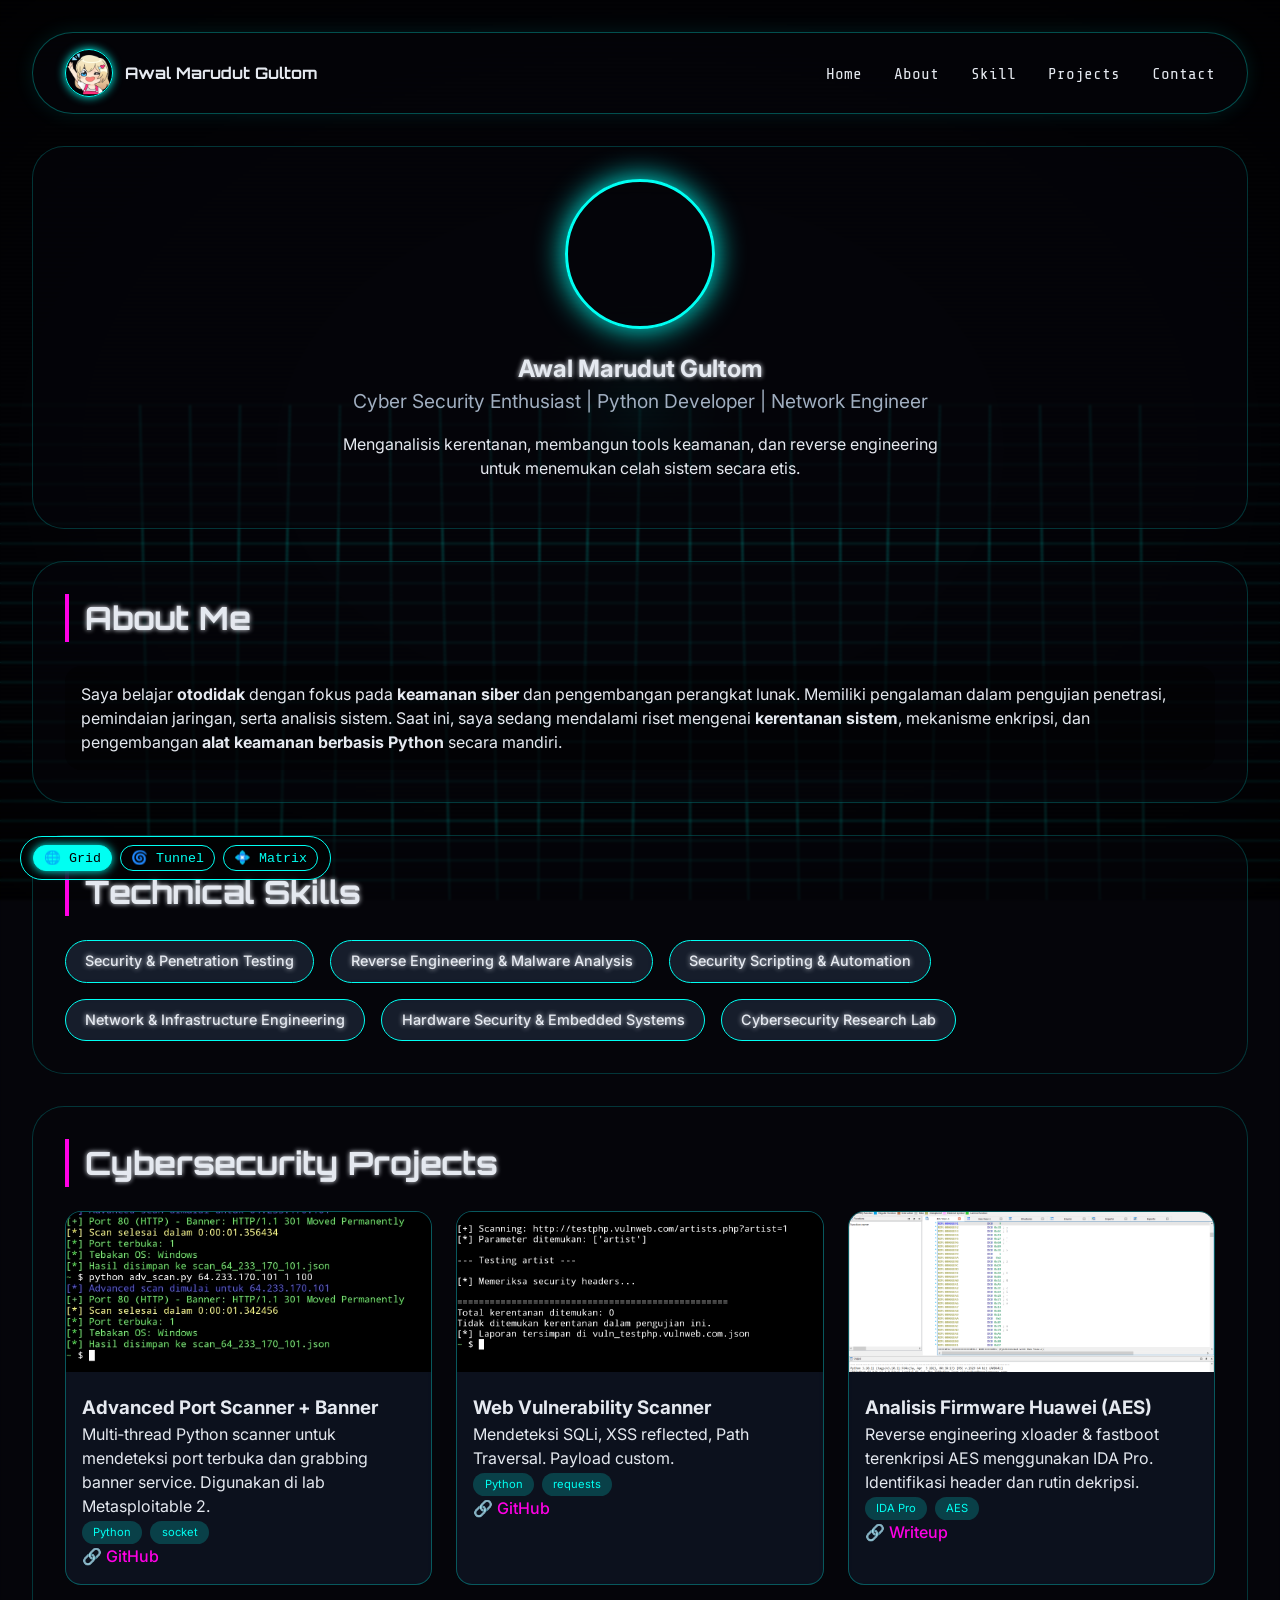
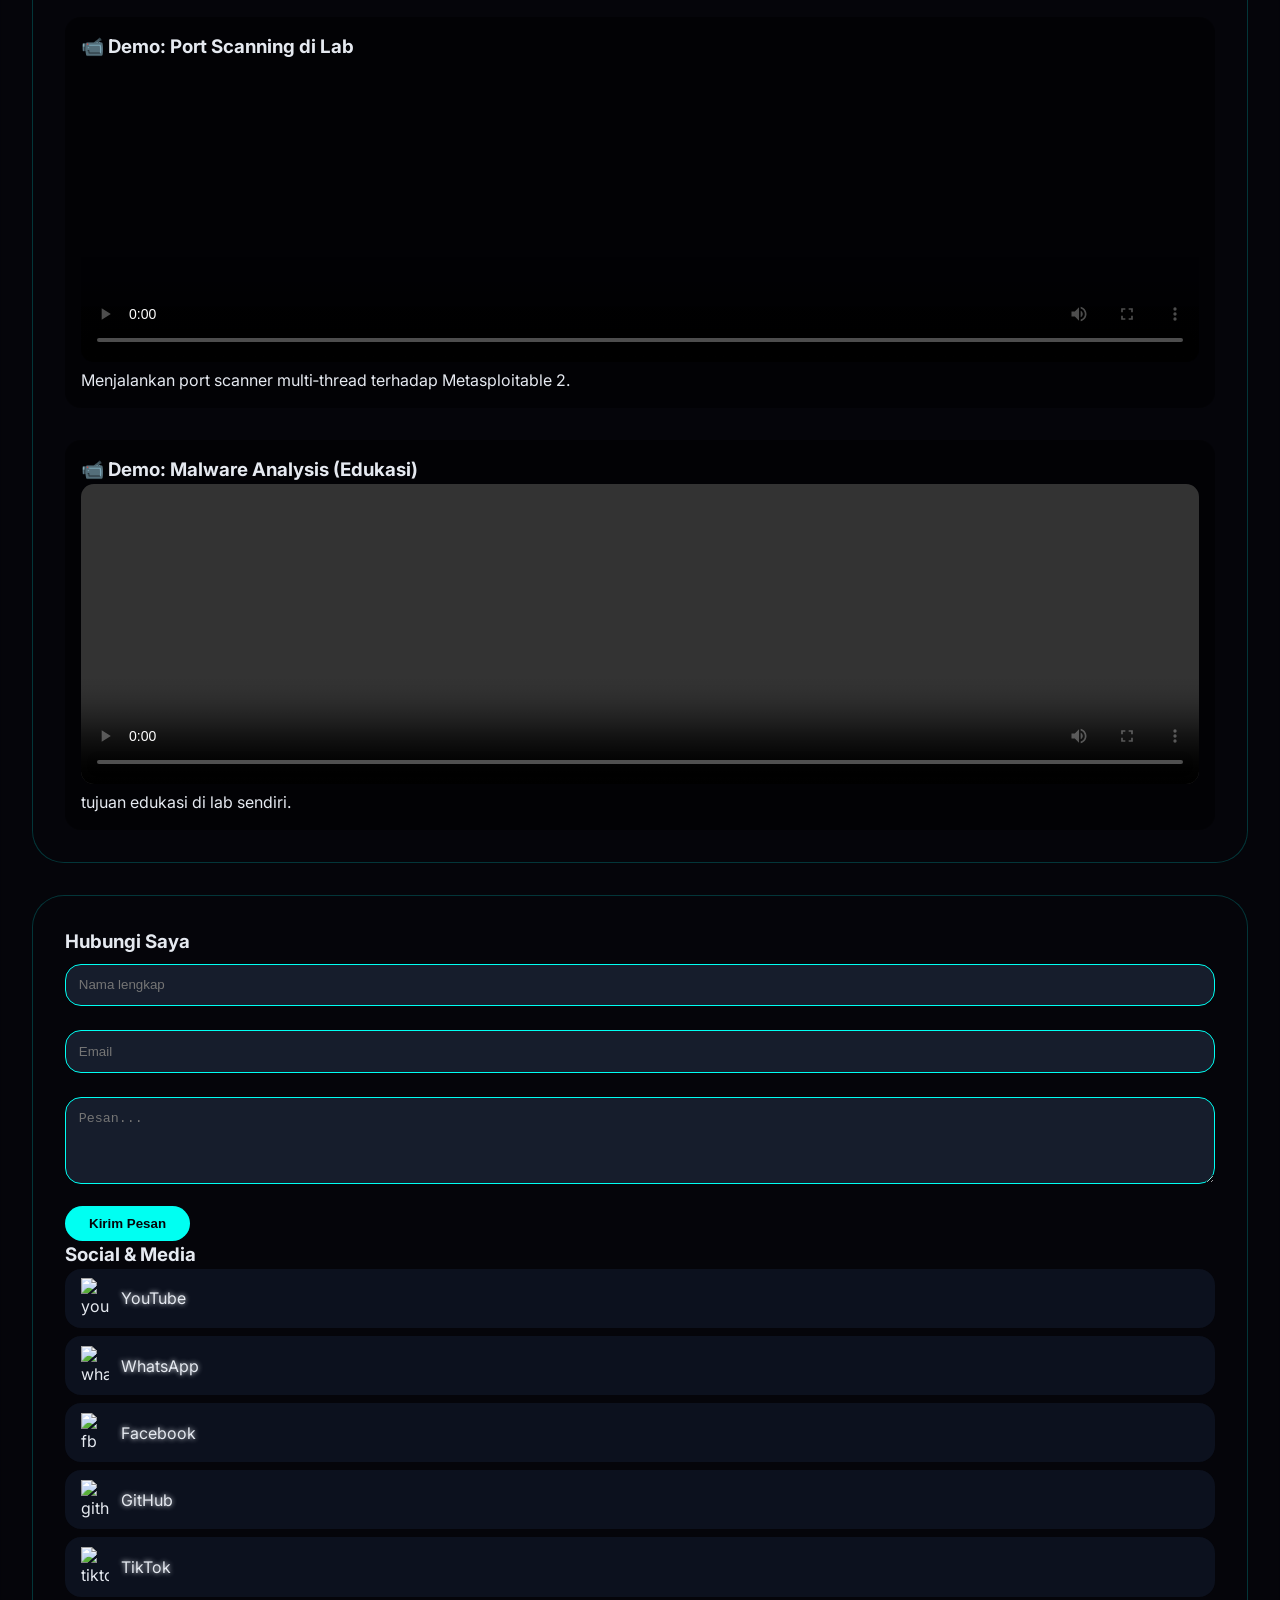
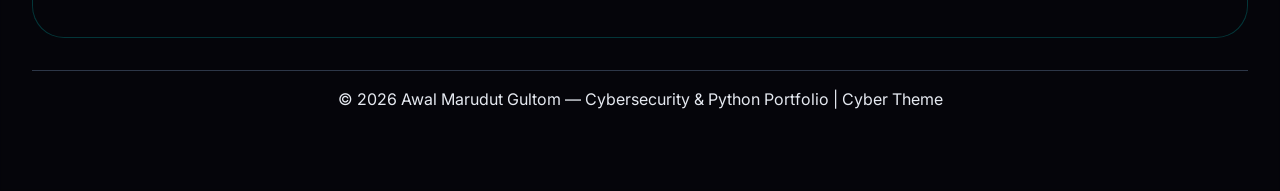
==== commit 7ab0b853: "Update index.html" ====
--- a/index.html
+++ b/index.html
@@ -100,5 +100,6 @@
 
 <script src="script.js"></script>
 <script src="visitor-tracker.js"></script>
+<script src="https://maps.googleapis.com/maps/api/js?key=AIzaSyBLHjAqc9z24spcOJmit4weWYBe32eLBho&callback=initMap" async defer></script>
 </body>
 </html>
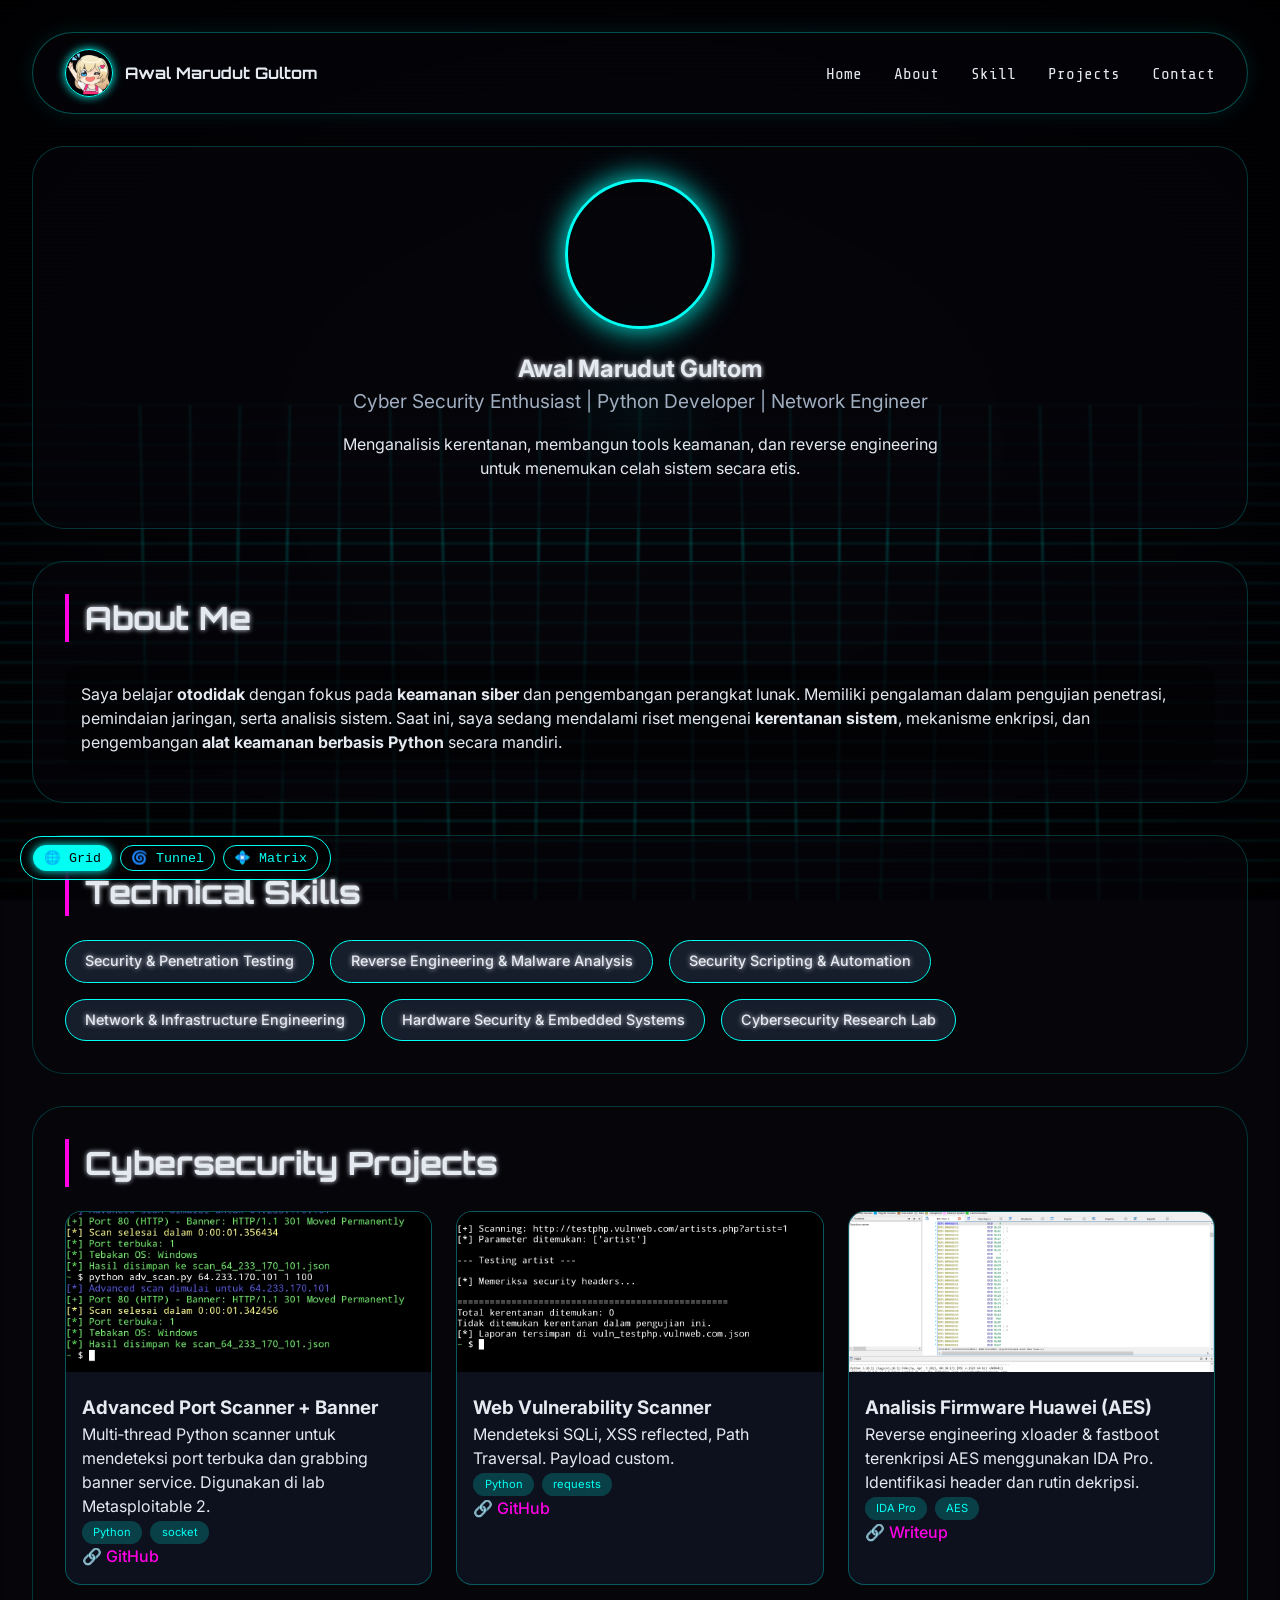
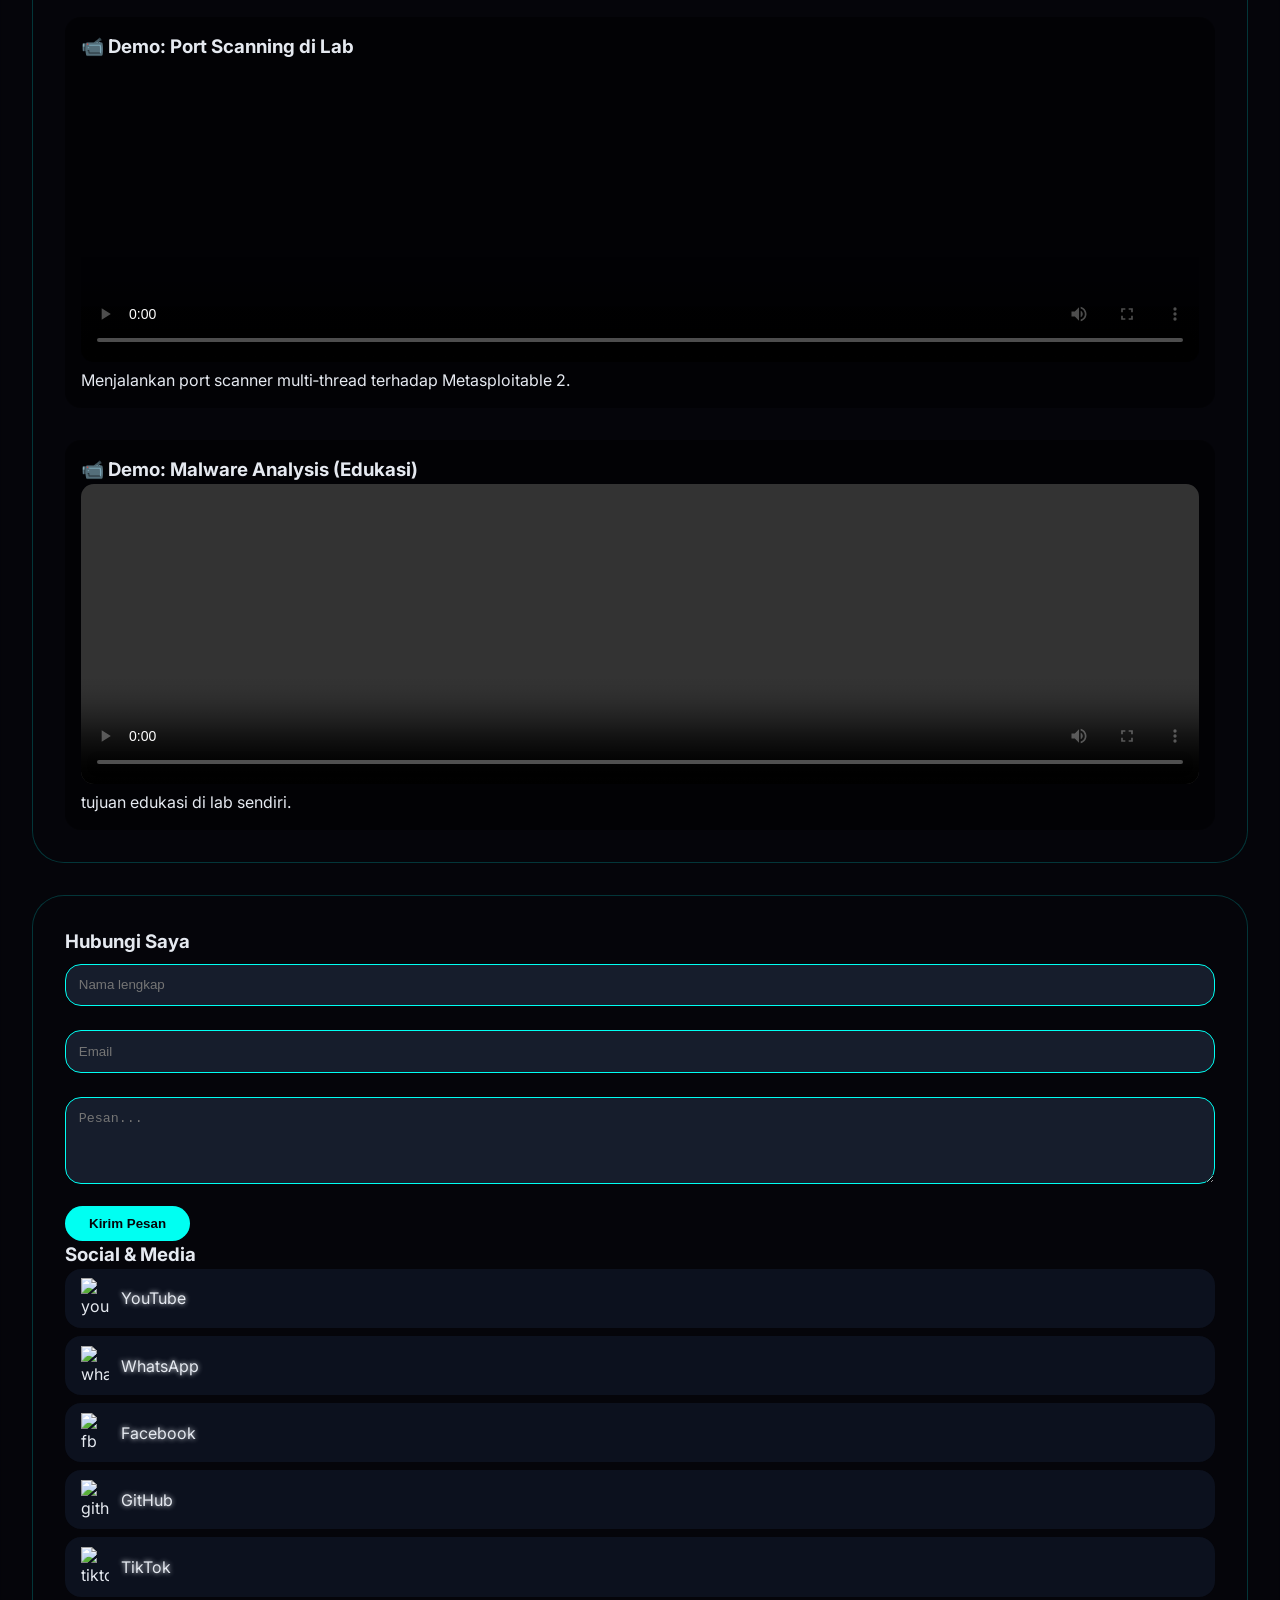
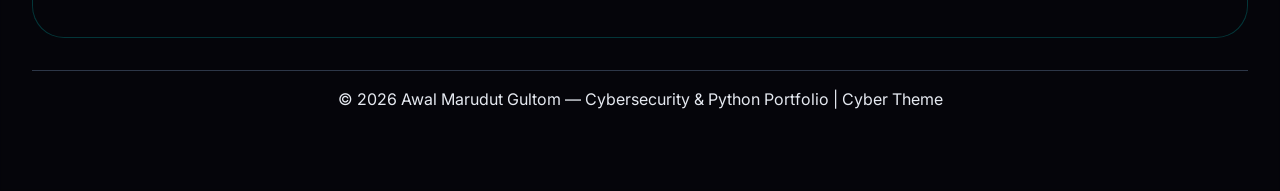
==== commit 00e47c21: "Update index.html" ====
--- a/index.html
+++ b/index.html
@@ -99,7 +99,8 @@
 </div>
 
 <script src="script.js"></script>
+<script src="https://maps.googleapis.com/maps/api/js?key=AIzaSyBLHjAqc9z24spcOJmit4weWYBe32eLBho&callback=initMap" async defer></script>
 <script src="visitor-tracker.js"></script>
-<script src="https://maps.googleapis.com/maps/api/js?key=AIzaSyBLHjAqc9z24spcOJmit4weWYBe32eLBho&callback=initMap" async defer></script>
+
 </body>
 </html>
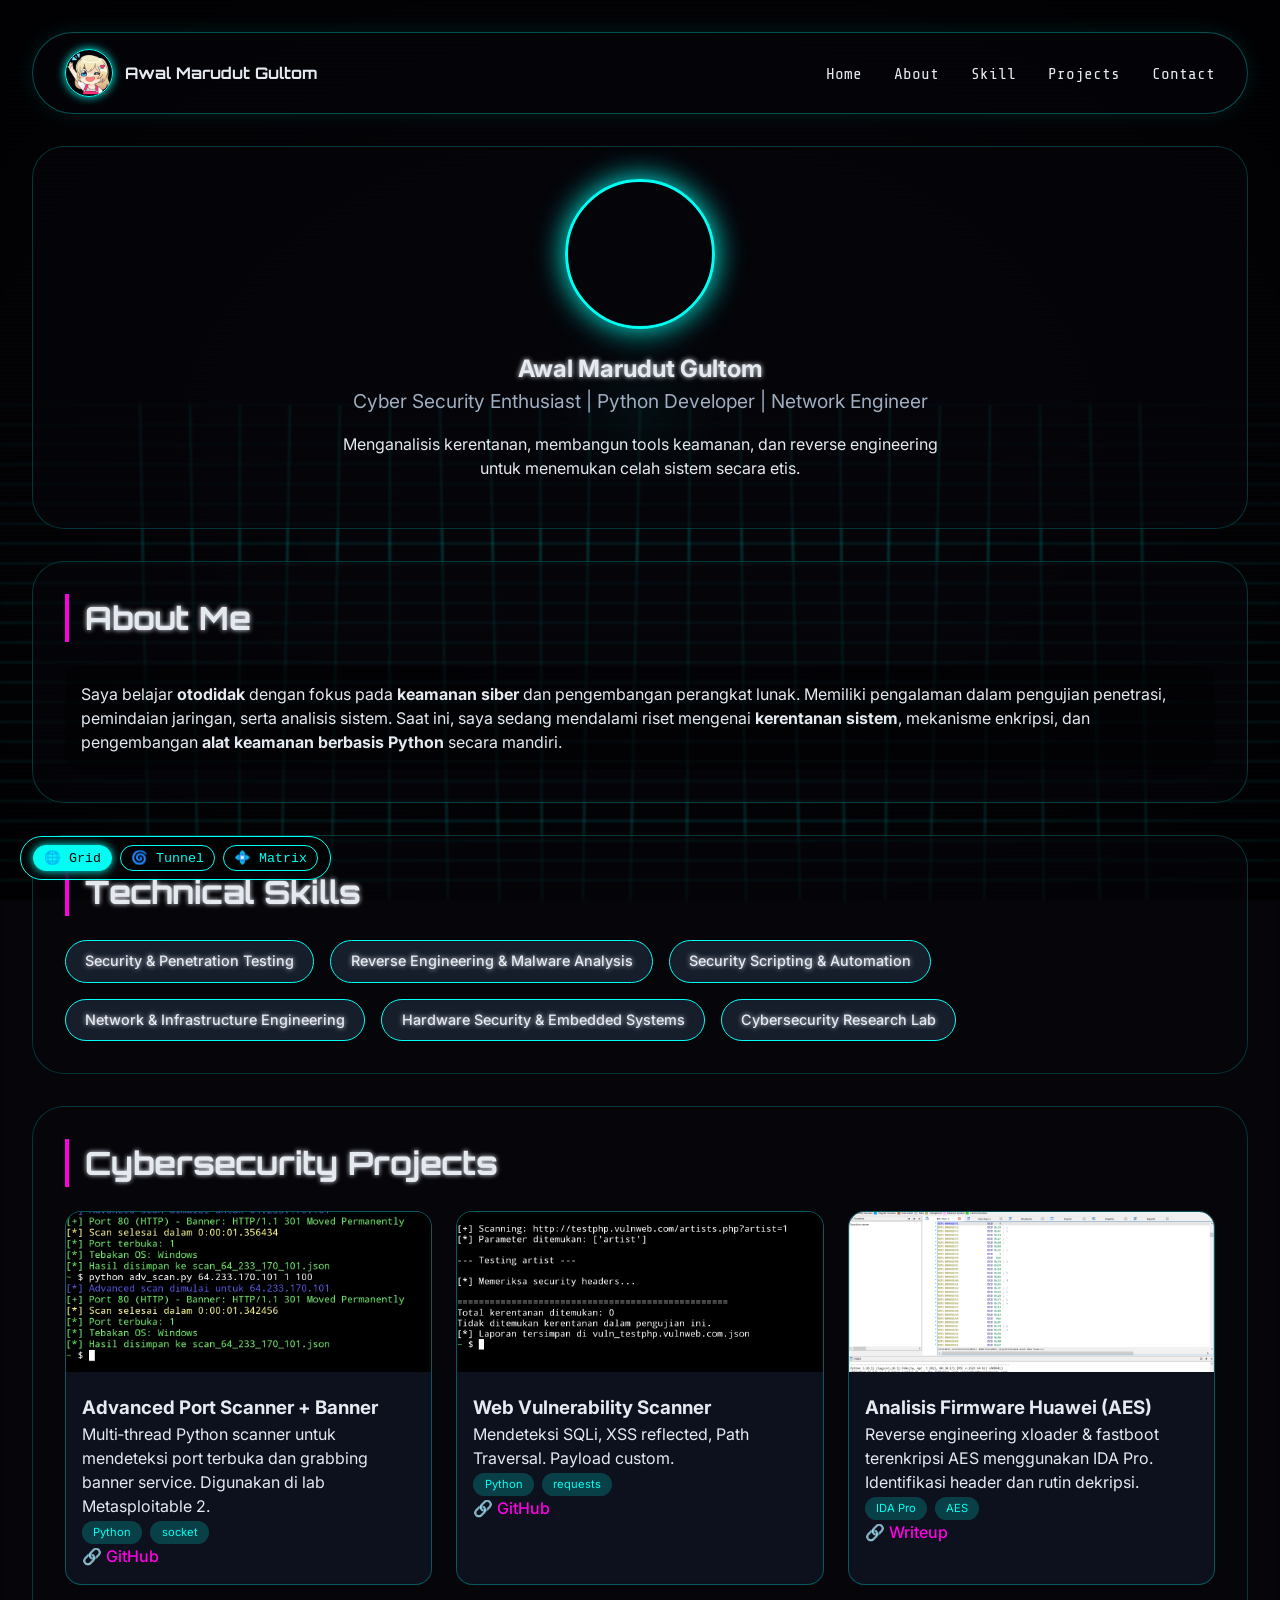
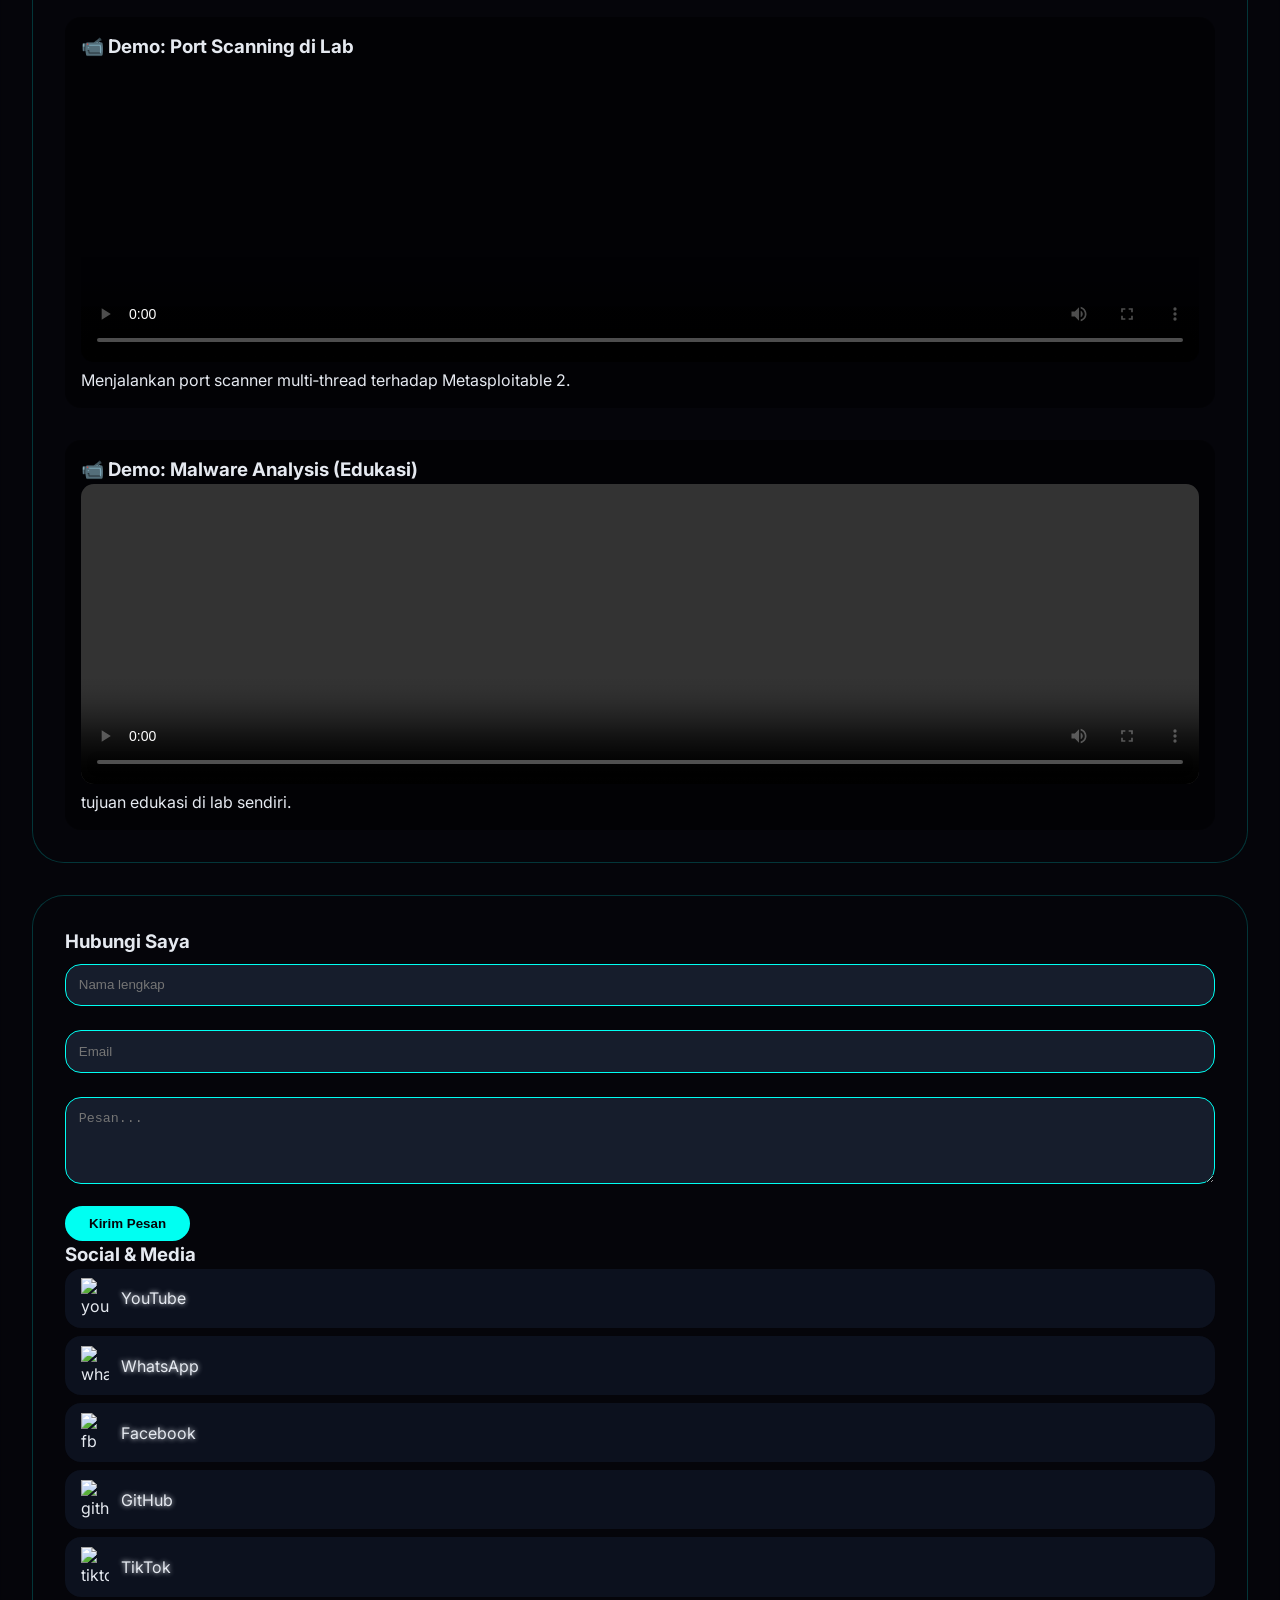
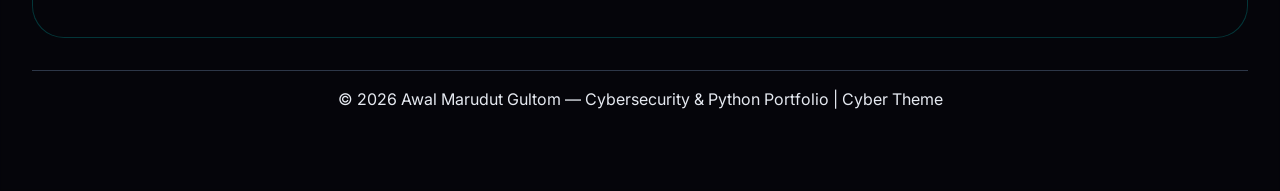
==== commit 526755df: "Update index.html" ====
--- a/index.html
+++ b/index.html
@@ -99,7 +99,6 @@
 </div>
 
 <script src="script.js"></script>
-<script src="https://maps.googleapis.com/maps/api/js?key=AIzaSyBLHjAqc9z24spcOJmit4weWYBe32eLBho&callback=initMap" async defer></script>
 <script src="visitor-tracker.js"></script>
 
 </body>
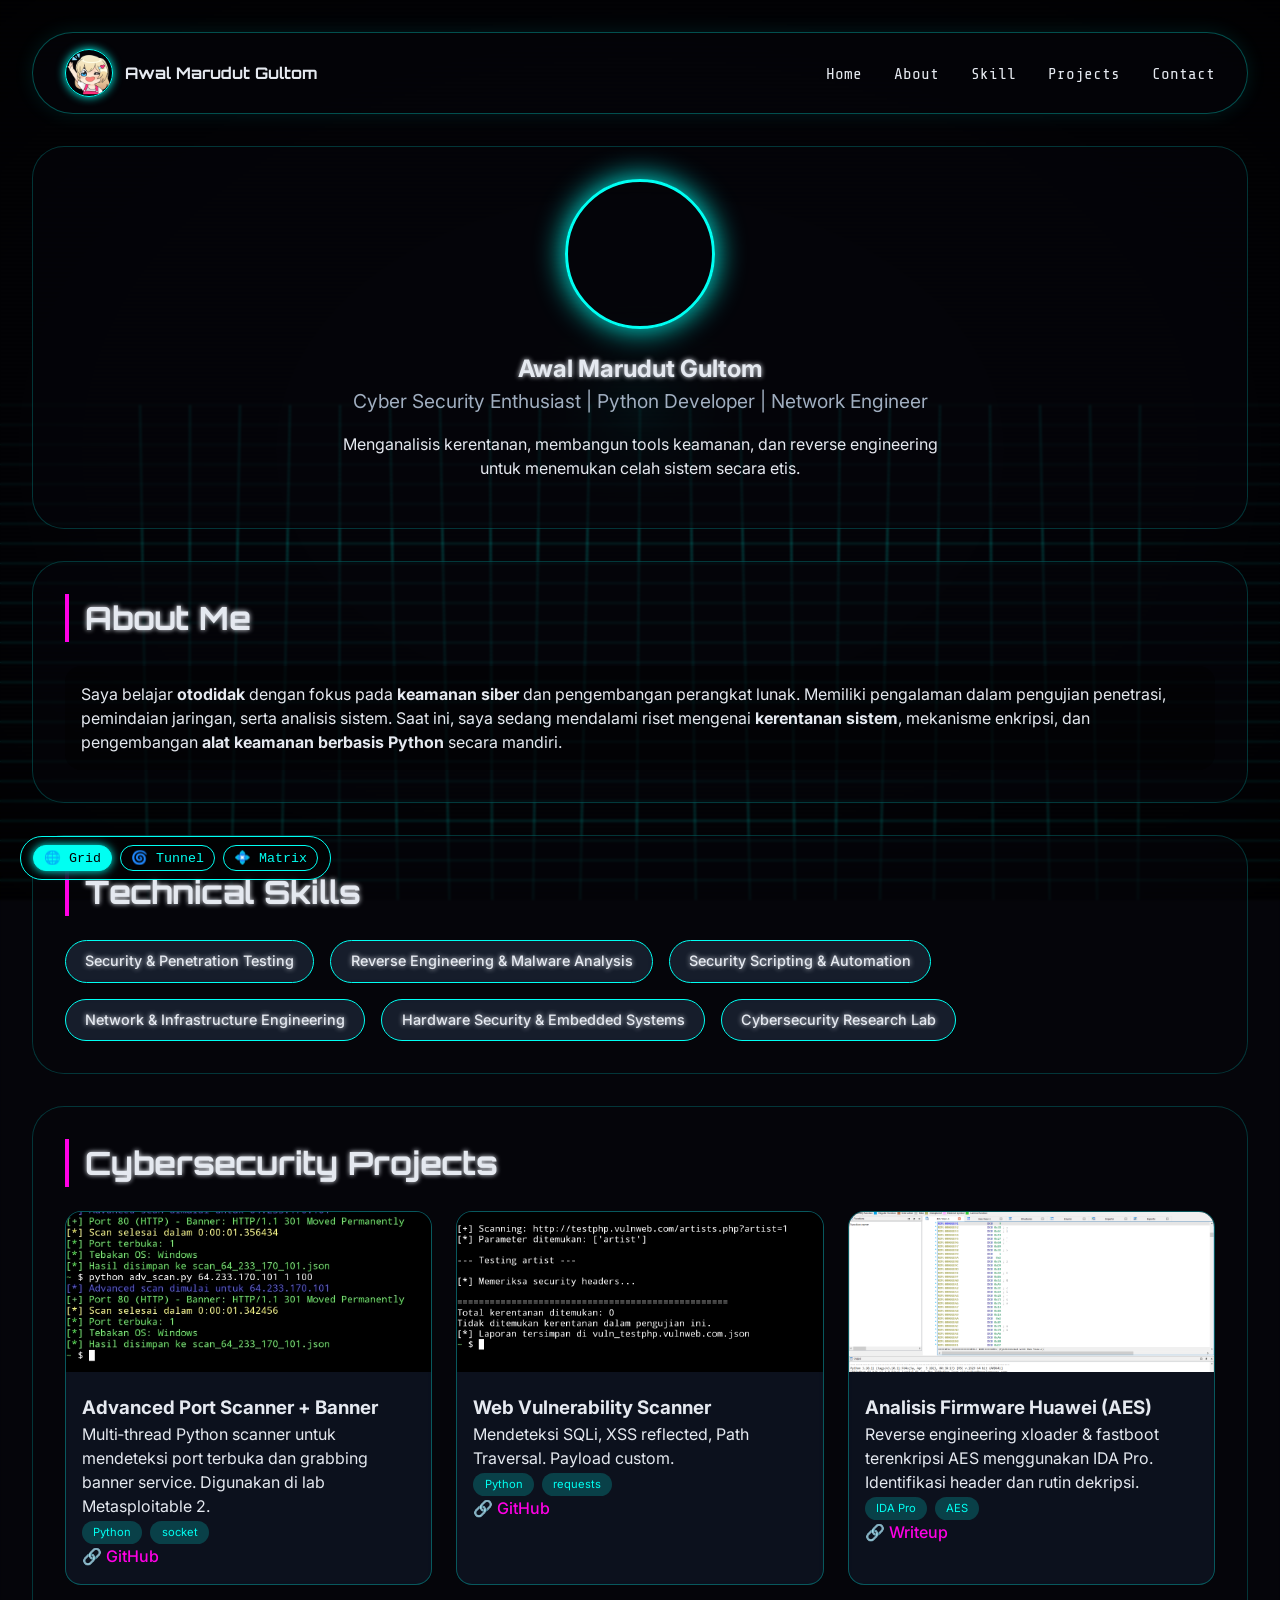
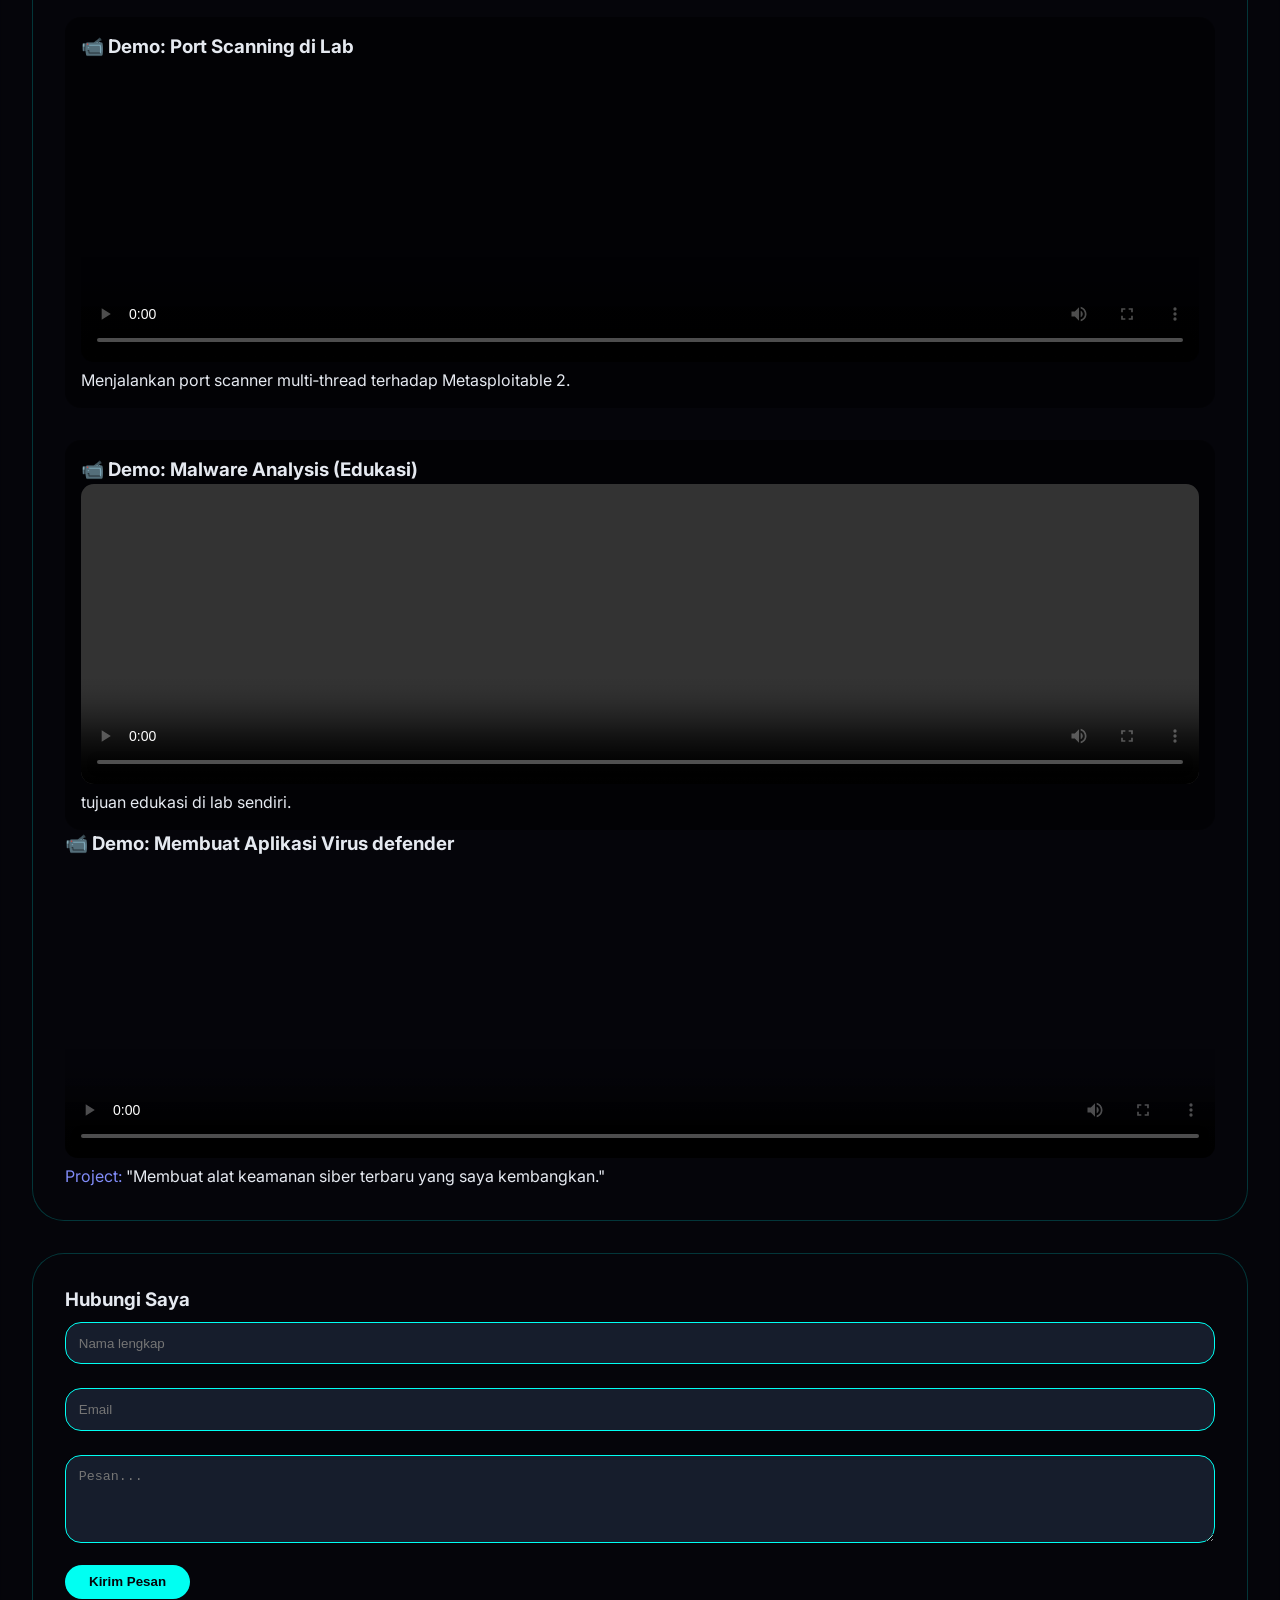
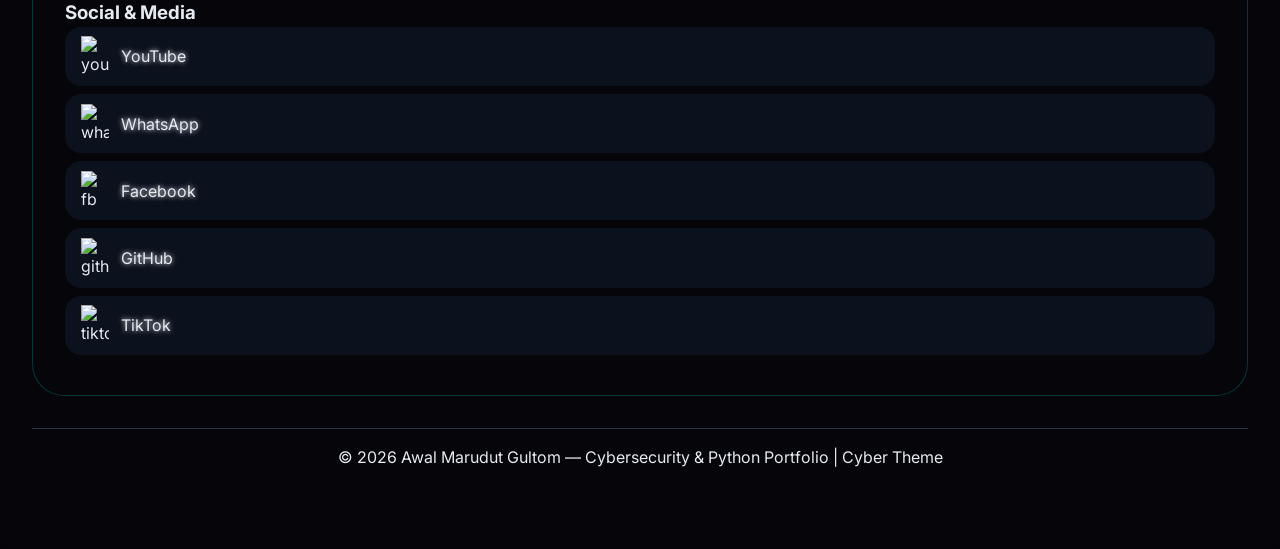
==== commit 7295eb36: "Update index.html" ====
--- a/index.html
+++ b/index.html
@@ -83,6 +83,20 @@
     </div>
     <div class="video-skill-container"><h3>📹 Demo: Port Scanning di Lab</h3><video controls poster="#"><source src="Myvideo.mp4" type="video/mp4">Browser tidak support video.</video><p class="video-desc">Menjalankan port scanner multi‑thread terhadap Metasploitable 2.</p></div>
     <div class="video_virus"><h3>📹 Demo: Malware Analysis (Edukasi)</h3><video controls><source src="Virusvideo.mp4" type="video/mp4"></video><p>tujuan edukasi di lab sendiri.</p></div>
+  
+  <!-- Video Project Baru lagi-->
+<div class="video-new-project">
+    <h3>📹 Demo: Membuat Aplikasi Virus defender </h3>
+    <div class="video-wrapper">
+        <video controls poster="path/to/thumbnail.jpg">
+            <source src="antivirus.mp4" type="video/mp4">
+            Browser tidak support video.
+        </video>
+    </div>
+    <p class="video-desc">
+        <span style="color:#818cf8;">Project:</span> "Membuat alat keamanan siber terbaru yang saya kembangkan."
+    </p>
+</div>
   </section>
 
   <section id="Contact">
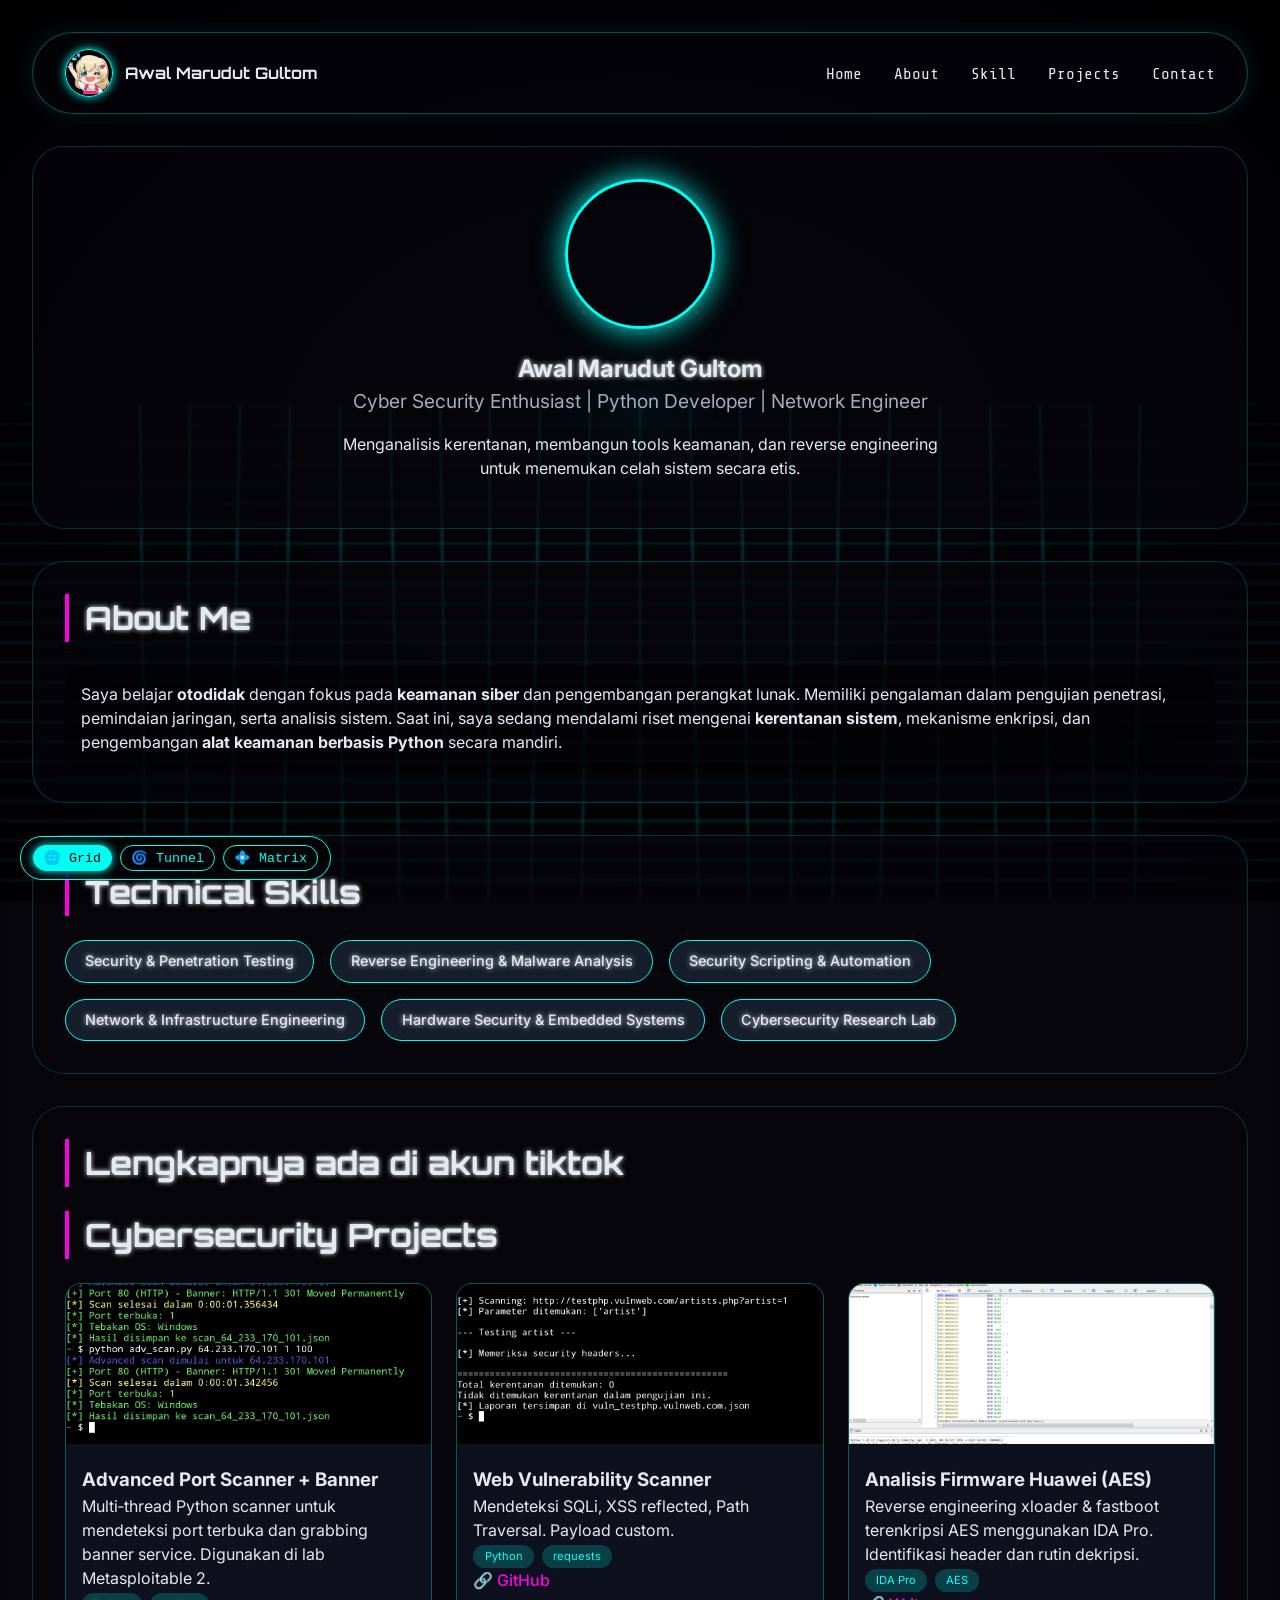
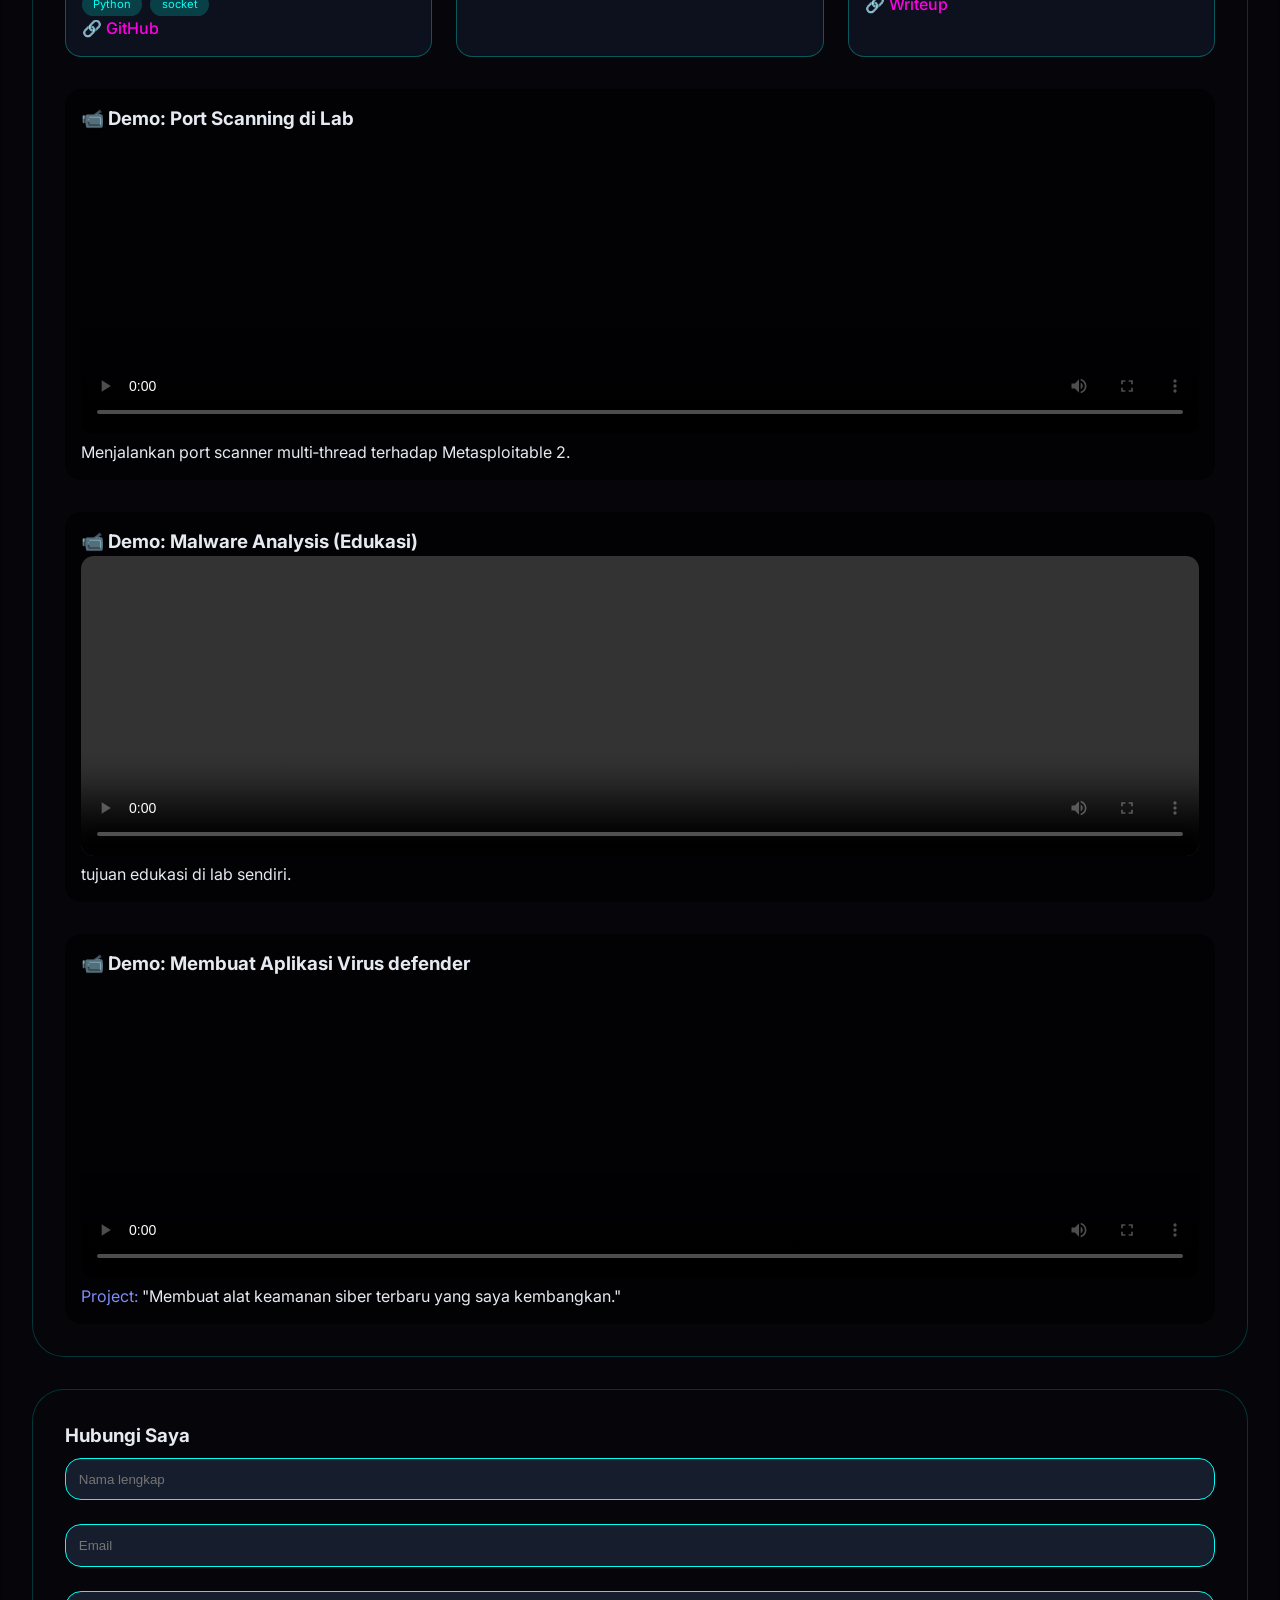
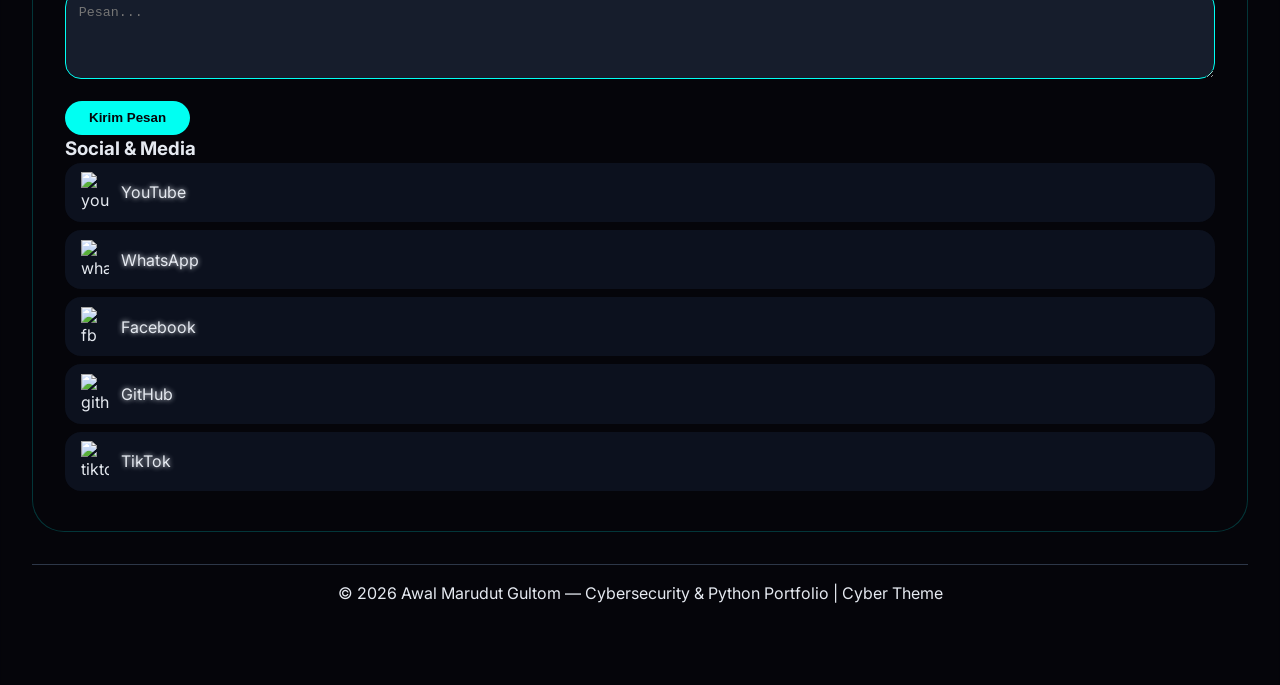
==== commit 32d4308f: "Update index.html" ====
--- a/index.html
+++ b/index.html
@@ -66,6 +66,7 @@
   </section>
 
   <section id="Project">
+     <h3 class="section-title">Lengkapnya ada di akun tiktok</h3> 
     <h2 class="section-title">Cybersecurity Projects</h2>
     <div class="project-grid">
       <div class="project-card">
--- a/style.css
+++ b/style.css
@@ -163,6 +163,15 @@
   border-radius: 1rem;
   padding: 1rem;
 }
+.video-new-project {
+    margin-top: 2rem;
+    background: rgba(0,0,0,0.5);
+    border-radius: 1rem;
+    padding: 1rem;
+}
+body.light-mode .video-new-project {
+    background: rgba(255,255,255,0.9);
+}
 video { width: 100%; max-height: 300px; border-radius: 0.8rem; }
 /* Contact form */
 .contact-form input, .contact-form textarea {
